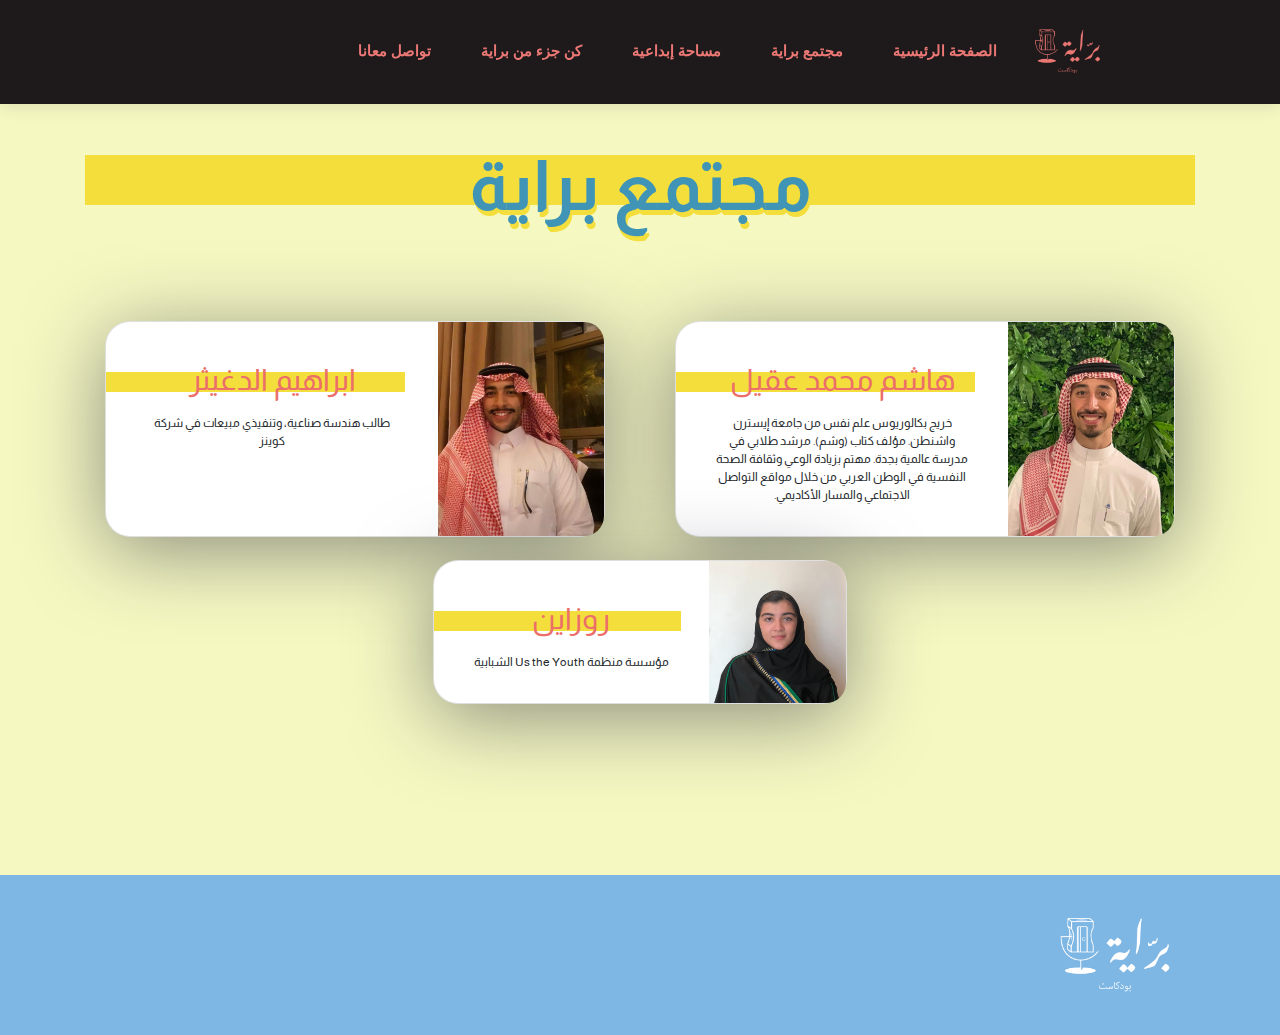
==== BarrayaCommunity.html @ 800a9ef8 "add BarrayaCommunity page and edit the style" ====
<!doctype html>
<html class="no-js" lang="zxx">

<head>
    <meta charset="utf-8">
    <meta http-equiv="x-ua-compatible" content="ie=edge">
    <title>BarrayaPodcast</title>
    <meta name="description" content="">
    <meta name="viewport" content="width=device-width, initial-scale=1">
    <link rel="icon" href="asset/logo-b.png">

    <!-- <link rel="manifest" href="site.webmanifest"> -->
    <!-- Place favicon.ico in the root directory -->

    <!-- CSS here -->
    <link rel="stylesheet" href="css/bootstrap.min.css">
    <link rel="stylesheet" href="css/owl.carousel.min.css">
    <link rel="stylesheet" href="css/magnific-popup.css">
    <link rel="stylesheet" href="css/font-awesome.min.css">
    <link rel="stylesheet" href="css/themify-icons.css">
    <link rel="stylesheet" href="css/nice-select.css">
    <link rel="stylesheet" href="css/flaticon.css">
    <link rel="stylesheet" href="css/gijgo.css">
    <link rel="stylesheet" href="css/animate.min.css">
    <link rel="stylesheet" href="css/slick.css">
    <link rel="stylesheet" href="css/slicknav.css">
    <link rel="stylesheet" href="css/style.css">
    <link href="https://fonts.googleapis.com/css2?family=Almarai:wght@400;700;800&display=swap" rel="stylesheet">
    <!-- <link rel="stylesheet" href="css/responsive.css"> -->
 
</head>

<body dir="rtl">
    <!--[if lte IE 9]>
            <p class="browserupgrade">You are using an <strong>outdated</strong> browser. Please <a href="https://browsehappy.com/">upgrade your browser</a> to improve your experience and security.</p>
        <![endif]-->

    <!-- header-start -->
    <header>
        <div class="header-area ">
            <div class="main-header-area sticky">
                <div class="container-fluid p-0">
                    <div class="row align-items-center no-gutters">
                        <div class="col-xl-2 col-lg-2">
                            <div class="logo-img">
                                <a href="index.html">
                                    <img src="asset/logo-p.png" alt="Barraya logo" width="50%">
                                </a>
                            </div>
                        </div>
                        <div class="col-xl-8 col-lg-8">
                            <div class="main-menu  d-none d-lg-block text-center">
                                <nav>
                                    <ul id="navigation">
                                        <li><a class="active" href="index.html">الصفحة الرئيسية</a></li>
                                        <li><a href="#">مجتمع براية</a></li>
                                        <li><a href="#">مساحة إبداعية</a></li>
                                        <li><a href="#">كن جزء من براية</a></li>
                                        <li><a href="#">تواصل معانا</a></li>

                                    </ul>
                                </nav>
                            </div>
                        </div>
                    
                        <div class="col-12">
                            <div class="mobile_menu d-block d-lg-none"></div>
                        </div>
                    </div>
                </div>
            </div>
        </div>
    </header>
    <!-- header-end -->

    <div class="community_area"> 
        <div class="container">
            <div class="row margin-bottom" >
                <div class="col-lg-12">
                    <div class="work_info">
                        <div class="section_title underline_text">
                            <h3 class="wow fadeInLeft" data-wow-duration="1s" data-wow-delay=".3s" style="text-shadow: 5px 7px #edc64c;"><span>مجتمع براية </span></h3>
                        </div>
                    </div>
                </div>
            </div>
            <div class="row margin-bottom" style=" justify-content: space-around;">
                    <div class="card wow fadeInDown" data-wow-duration="1s" data-wow-delay=".5s">
                        <div class="card-text">
                        <div class="portada" style="background-image: url(asset/guest_images/img1.png);"></div>
                        <div class="title-total">
                        <div class="card-title-background"><h2><span>ابراهيم الدغيثر</span></h2></div>
                        <div class="desc">
                            طالب هندسة صناعية، وتنفيذي مبيعات في شركة كوينز
                        </div>
                        </div>
                        </div>
                    </div>

                    <div class="card wow fadeInDown" data-wow-duration="1s" data-wow-delay=".5s">
                        <div class="card-text">
                        <div class="portada" style="background-image: url(asset/guest_images/img2.png);"></div>
                        <div class="title-total">
                        <div class="card-title-background"><h2><span>هاشم محمد عقيل</span></h2></div>
                        <div class="desc">
                            خريج بكالوريوس علم نفس من جامعة إيسترن واشنطن. 

مؤلف كتاب (وشم).

مرشد طلابي في مدرسة عالمية بجدة.

مهتم بزيادة الوعي وثقافة الصحة النفسية في الوطن العربي من خلال مواقع التواصل الاجتماعي والمسار الأكاديمي.

                        </div>
                        </div>
                    </div>
                    
                </div>
                    <div class="card wow fadeInDown" data-wow-duration="1s" data-wow-delay=".5s">
                        <div class="card-text">
                        <div class="portada" style="background-image: url(asset/guest_images/img3.png);"></div>
                        <div class="title-total">
                        <div class="card-title-background"><h2><span> روزاين</span></h2></div>
                        <div class="desc">
                            مؤسسة منظمة Us the Youth الشبابية
                        </div>
                        </div>
                    </div>
                </div>
               
            </div> <!-- end of community area-->
        </div>
    </div>

    



    <!-- footer start -->
    <footer class="footer">
        <div class="footer_top">
            <div class="container">
                <div class="row align-items-center">
                    <div class="col-lg-2 col-md-3">
                        <div class="footer_logo wow fadeInRight" data-wow-duration="1s" data-wow-delay=".3s">
                            <a href="index.html">
                                <img src="asset/logo-w.png" alt="Barraya logo" width="100%">
                            </a>
                        </div>
                    </div>
                    <div class="col-xl-7 col-lg-7 col-md-9">
                        <div class="menu_links">
                            <h3 class="wow fadeInDown" data-wow-duration="1s" data-wow-delay=".2s" style="color:white; text-align: center; font-size: 20px;">
                                هي أول بودكاست بمحتوى عربي يسعى لتمكين الشباب السعودي وتزويدهم بالمساحة المناسبة لنموهم ،
ليُلهِموا ويُلهَموا.
                            </h3>
                        </div>
                    </div>
                    <div class="col-lg-3 col-md-12">
                        <div class="socail_links">
                            <ul>
                                <li><a class="wow fadeInUp" data-wow-duration="1s" data-wow-delay=".3s" href="#"> <i class="fa fa-linkedin"></i> </a></li>
                                <li><a class="wow fadeInUp" data-wow-duration="1s" data-wow-delay=".4s" href="#"> <i class="fa fa-twitter"></i> </a></li>
                                <li><a class="wow fadeInUp" data-wow-duration="1s" data-wow-delay=".5s" href="#"> <i class="fa fa-instagram"></i> </a></li>
                            </ul>
                        </div>
                    </div>
                </div>
            </div>
        </div>
    </footer>
    <!--/ footer end  -->

    <!-- JS here -->
    <script src="js/vendor/modernizr-3.5.0.min.js"></script>
    <script src="js/vendor/jquery-1.12.4.min.js"></script>
    <script src="js/popper.min.js"></script>
    <script src="js/bootstrap.min.js"></script>
    <script src="js/owl.carousel.min.js"></script>
    <script src="js/isotope.pkgd.min.js"></script>
    <script src="js/ajax-form.js"></script>
    <script src="js/waypoints.min.js"></script>
    <script src="js/jquery.counterup.min.js"></script>
    <script src="js/imagesloaded.pkgd.min.js"></script>
    <script src="js/scrollIt.js"></script>
    <script src="js/jquery.scrollUp.min.js"></script>
    <script src="js/wow.min.js"></script>
    <script src="js/nice-select.min.js"></script>
    <script src="js/jquery.slicknav.min.js"></script>
    <script src="js/jquery.magnific-popup.min.js"></script>
    <script src="js/plugins.js"></script>
    <script src="js/gijgo.min.js"></script>

    <!--contact js-->
    <script src="js/contact.js"></script>
    <script src="js/jquery.ajaxchimp.min.js"></script>
    <script src="js/jquery.form.js"></script>
    <script src="js/jquery.validate.min.js"></script>
    <script src="js/mail-script.js"></script>

    <script src="js/main.js"></script>
</body>

</html>
---- css/themify-icons.css ----
@font-face {
	font-family: 'themify';
	src:url('../fonts/themify.eot?-fvbane');
	src:url('../fonts/themify.eot?#iefix-fvbane') format('embedded-opentype'),
		url('../fonts/themify.woff?-fvbane') format('woff'),
		url('../fonts/themify.ttf?-fvbane') format('truetype'),
		url('../fonts/themify.svg?-fvbane#themify') format('svg');
	font-weight: normal;
	font-style: normal;
}

[class^="ti-"], [class*=" ti-"] {
	font-family: 'themify';
	/* speak: none; */
	font-style: normal;
	font-weight: normal;
	font-variant: normal;
	text-transform: none;
	line-height: 1;

	/* Better Font Rendering =========== */
	-webkit-font-smoothing: antialiased;
	-moz-osx-font-smoothing: grayscale;
}

.ti-wand:before {
	content: "\e600";
}
.ti-volume:before {
	content: "\e601";
}
.ti-user:before {
	content: "\e602";
}
.ti-unlock:before {
	content: "\e603";
}
.ti-unlink:before {
	content: "\e604";
}
.ti-trash:before {
	content: "\e605";
}
.ti-thought:before {
	content: "\e606";
}
.ti-target:before {
	content: "\e607";
}
.ti-tag:before {
	content: "\e608";
}
.ti-tablet:before {
	content: "\e609";
}
.ti-star:before {
	content: "\e60a";
}
.ti-spray:before {
	content: "\e60b";
}
.ti-signal:before {
	content: "\e60c";
}
.ti-shopping-cart:before {
	content: "\e60d";
}
.ti-shopping-cart-full:before {
	content: "\e60e";
}
.ti-settings:before {
	content: "\e60f";
}
.ti-search:before {
	content: "\e610";
}
.ti-zoom-in:before {
	content: "\e611";
}
.ti-zoom-out:before {
	content: "\e612";
}
.ti-cut:before {
	content: "\e613";
}
.ti-ruler:before {
	content: "\e614";
}
.ti-ruler-pencil:before {
	content: "\e615";
}
.ti-ruler-alt:before {
	content: "\e616";
}
.ti-bookmark:before {
	content: "\e617";
}
.ti-bookmark-alt:before {
	content: "\e618";
}
.ti-reload:before {
	content: "\e619";
}
.ti-plus:before {
	content: "\e61a";
}
.ti-pin:before {
	content: "\e61b";
}
.ti-pencil:before {
	content: "\e61c";
}
.ti-pencil-alt:before {
	content: "\e61d";
}
.ti-paint-roller:before {
	content: "\e61e";
}
.ti-paint-bucket:before {
	content: "\e61f";
}
.ti-na:before {
	content: "\e620";
}
.ti-mobile:before {
	content: "\e621";
}
.ti-minus:before {
	content: "\e622";
}
.ti-medall:before {
	content: "\e623";
}
.ti-medall-alt:before {
	content: "\e624";
}
.ti-marker:before {
	content: "\e625";
}
.ti-marker-alt:before {
	content: "\e626";
}
.ti-arrow-up:before {
	content: "\e627";
}
.ti-arrow-right:before {
	content: "\e628";
}
.ti-arrow-left:before {
	content: "\e629";
}
.ti-arrow-down:before {
	content: "\e62a";
}
.ti-lock:before {
	content: "\e62b";
}
.ti-location-arrow:before {
	content: "\e62c";
}
.ti-link:before {
	content: "\e62d";
}
.ti-layout:before {
	content: "\e62e";
}
.ti-layers:before {
	content: "\e62f";
}
.ti-layers-alt:before {
	content: "\e630";
}
.ti-key:before {
	content: "\e631";
}
.ti-import:before {
	content: "\e632";
}
.ti-image:before {
	content: "\e633";
}
.ti-heart:before {
	content: "\e634";
}
.ti-heart-broken:before {
	content: "\e635";
}
.ti-hand-stop:before {
	content: "\e636";
}
.ti-hand-open:before {
	content: "\e637";
}
.ti-hand-drag:before {
	content: "\e638";
}
.ti-folder:before {
	content: "\e639";
}
.ti-flag:before {
	content: "\e63a";
}
.ti-flag-alt:before {
	content: "\e63b";
}
.ti-flag-alt-2:before {
	content: "\e63c";
}
.ti-eye:before {
	content: "\e63d";
}
.ti-export:before {
	content: "\e63e";
}
.ti-exchange-vertical:before {
	content: "\e63f";
}
.ti-desktop:before {
	content: "\e640";
}
.ti-cup:before {
	content: "\e641";
}
.ti-crown:before {
	content: "\e642";
}
.ti-comments:before {
	content: "\e643";
}
.ti-comment:before {
	content: "\e644";
}
.ti-comment-alt:before {
	content: "\e645";
}
.ti-close:before {
	content: "\e646";
}
.ti-clip:before {
	content: "\e647";
}
.ti-angle-up:before {
	content: "\e648";
}
.ti-angle-right:before {
	content: "\e649";
}
.ti-angle-left:before {
	content: "\e64a";
}
.ti-angle-down:before {
	content: "\e64b";
}
.ti-check:before {
	content: "\e64c";
}
.ti-check-box:before {
	content: "\e64d";
}
.ti-camera:before {
	content: "\e64e";
}
.ti-announcement:before {
	content: "\e64f";
}
.ti-brush:before {
	content: "\e650";
}
.ti-briefcase:before {
	content: "\e651";
}
.ti-bolt:before {
	content: "\e652";
}
.ti-bolt-alt:before {
	content: "\e653";
}
.ti-blackboard:before {
	content: "\e654";
}
.ti-bag:before {
	content: "\e655";
}
.ti-move:before {
	content: "\e656";
}
.ti-arrows-vertical:before {
	content: "\e657";
}
.ti-arrows-horizontal:before {
	content: "\e658";
}
.ti-fullscreen:before {
	content: "\e659";
}
.ti-arrow-top-right:before {
	content: "\e65a";
}
.ti-arrow-top-left:before {
	content: "\e65b";
}
.ti-arrow-circle-up:before {
	content: "\e65c";
}
.ti-arrow-circle-right:before {
	content: "\e65d";
}
.ti-arrow-circle-left:before {
	content: "\e65e";
}
.ti-arrow-circle-down:before {
	content: "\e65f";
}
.ti-angle-double-up:before {
	content: "\e660";
}
.ti-angle-double-right:before {
	content: "\e661";
}
.ti-angle-double-left:before {
	content: "\e662";
}
.ti-angle-double-down:before {
	content: "\e663";
}
.ti-zip:before {
	content: "\e664";
}
.ti-world:before {
	content: "\e665";
}
.ti-wheelchair:before {
	content: "\e666";
}
.ti-view-list:before {
	content: "\e667";
}
.ti-view-list-alt:before {
	content: "\e668";
}
.ti-view-grid:before {
	content: "\e669";
}
.ti-uppercase:before {
	content: "\e66a";
}
.ti-upload:before {
	content: "\e66b";
}
.ti-underline:before {
	content: "\e66c";
}
.ti-truck:before {
	content: "\e66d";
}
.ti-timer:before {
	content: "\e66e";
}
.ti-ticket:before {
	content: "\e66f";
}
.ti-thumb-up:before {
	content: "\e670";
}
.ti-thumb-down:before {
	content: "\e671";
}
.ti-text:before {
	content: "\e672";
}
.ti-stats-up:before {
	content: "\e673";
}
.ti-stats-down:before {
	content: "\e674";
}
.ti-split-v:before {
	content: "\e675";
}
.ti-split-h:before {
	content: "\e676";
}
.ti-smallcap:before {
	content: "\e677";
}
.ti-shine:before {
	content: "\e678";
}
.ti-shift-right:before {
	content: "\e679";
}
.ti-shift-left:before {
	content: "\e67a";
}
.ti-shield:before {
	content: "\e67b";
}
.ti-notepad:before {
	content: "\e67c";
}
.ti-server:before {
	content: "\e67d";
}
.ti-quote-right:before {
	content: "\e67e";
}
.ti-quote-left:before {
	content: "\e67f";
}
.ti-pulse:before {
	content: "\e680";
}
.ti-printer:before {
	content: "\e681";
}
.ti-power-off:before {
	content: "\e682";
}
.ti-plug:before {
	content: "\e683";
}
.ti-pie-chart:before {
	content: "\e684";
}
.ti-paragraph:before {
	content: "\e685";
}
.ti-panel:before {
	content: "\e686";
}
.ti-package:before {
	content: "\e687";
}
.ti-music:before {
	content: "\e688";
}
.ti-music-alt:before {
	content: "\e689";
}
.ti-mouse:before {
	content: "\e68a";
}
.ti-mouse-alt:before {
	content: "\e68b";
}
.ti-money:before {
	content: "\e68c";
}
.ti-microphone:before {
	content: "\e68d";
}
.ti-menu:before {
	content: "\e68e";
}
.ti-menu-alt:before {
	content: "\e68f";
}
.ti-map:before {
	content: "\e690";
}
.ti-map-alt:before {
	content: "\e691";
}
.ti-loop:before {
	content: "\e692";
}
.ti-location-pin:before {
	content: "\e693";
}
.ti-list:before {
	content: "\e694";
}
.ti-light-bulb:before {
	content: "\e695";
}
.ti-Italic:before {
	content: "\e696";
}
.ti-info:before {
	content: "\e697";
}
.ti-infinite:before {
	content: "\e698";
}
.ti-id-badge:before {
	content: "\e699";
}
.ti-hummer:before {
	content: "\e69a";
}
.ti-home:before {
	content: "\e69b";
}
.ti-help:before {
	content: "\e69c";
}
.ti-headphone:before {
	content: "\e69d";
}
.ti-harddrives:before {
	content: "\e69e";
}
.ti-harddrive:before {
	content: "\e69f";
}
.ti-gift:before {
	content: "\e6a0";
}
.ti-game:before {
	content: "\e6a1";
}
.ti-filter:before {
	content: "\e6a2";
}
.ti-files:before {
	content: "\e6a3";
}
.ti-file:before {
	content: "\e6a4";
}
.ti-eraser:before {
	content: "\e6a5";
}
.ti-envelope:before {
	content: "\e6a6";
}
.ti-download:before {
	content: "\e6a7";
}
.ti-direction:before {
	content: "\e6a8";
}
.ti-direction-alt:before {
	content: "\e6a9";
}
.ti-dashboard:before {
	content: "\e6aa";
}
.ti-control-stop:before {
	content: "\e6ab";
}
.ti-control-shuffle:before {
	content: "\e6ac";
}
.ti-control-play:before {
	content: "\e6ad";
}
.ti-control-pause:before {
	content: "\e6ae";
}
.ti-control-forward:before {
	content: "\e6af";
}
.ti-control-backward:before {
	content: "\e6b0";
}
.ti-cloud:before {
	content: "\e6b1";
}
.ti-cloud-up:before {
	content: "\e6b2";
}
.ti-cloud-down:before {
	content: "\e6b3";
}
.ti-clipboard:before {
	content: "\e6b4";
}
.ti-car:before {
	content: "\e6b5";
}
.ti-calendar:before {
	content: "\e6b6";
}
.ti-book:before {
	content: "\e6b7";
}
.ti-bell:before {
	content: "\e6b8";
}
.ti-basketball:before {
	content: "\e6b9";
}
.ti-bar-chart:before {
	content: "\e6ba";
}
.ti-bar-chart-alt:before {
	content: "\e6bb";
}
.ti-back-right:before {
	content: "\e6bc";
}
.ti-back-left:before {
	content: "\e6bd";
}
.ti-arrows-corner:before {
	content: "\e6be";
}
.ti-archive:before {
	content: "\e6bf";
}
.ti-anchor:before {
	content: "\e6c0";
}
.ti-align-right:before {
	content: "\e6c1";
}
.ti-align-left:before {
	content: "\e6c2";
}
.ti-align-justify:before {
	content: "\e6c3";
}
.ti-align-center:before {
	content: "\e6c4";
}
.ti-alert:before {
	content: "\e6c5";
}
.ti-alarm-clock:before {
	content: "\e6c6";
}
.ti-agenda:before {
	content: "\e6c7";
}
.ti-write:before {
	content: "\e6c8";
}
.ti-window:before {
	content: "\e6c9";
}
.ti-widgetized:before {
	content: "\e6ca";
}
.ti-widget:before {
	content: "\e6cb";
}
.ti-widget-alt:before {
	content: "\e6cc";
}
.ti-wallet:before {
	content: "\e6cd";
}
.ti-video-clapper:before {
	content: "\e6ce";
}
.ti-video-camera:before {
	content: "\e6cf";
}
.ti-vector:before {
	content: "\e6d0";
}
.ti-themify-logo:before {
	content: "\e6d1";
}
.ti-themify-favicon:before {
	content: "\e6d2";
}
.ti-themify-favicon-alt:before {
	content: "\e6d3";
}
.ti-support:before {
	content: "\e6d4";
}
.ti-stamp:before {
	content: "\e6d5";
}
.ti-split-v-alt:before {
	content: "\e6d6";
}
.ti-slice:before {
	content: "\e6d7";
}
.ti-shortcode:before {
	content: "\e6d8";
}
.ti-shift-right-alt:before {
	content: "\e6d9";
}
.ti-shift-left-alt:before {
	content: "\e6da";
}
.ti-ruler-alt-2:before {
	content: "\e6db";
}
.ti-receipt:before {
	content: "\e6dc";
}
.ti-pin2:before {
	content: "\e6dd";
}
.ti-pin-alt:before {
	content: "\e6de";
}
.ti-pencil-alt2:before {
	content: "\e6df";
}
.ti-palette:before {
	content: "\e6e0";
}
.ti-more:before {
	content: "\e6e1";
}
.ti-more-alt:before {
	content: "\e6e2";
}
.ti-microphone-alt:before {
	content: "\e6e3";
}
.ti-magnet:before {
	content: "\e6e4";
}
.ti-line-double:before {
	content: "\e6e5";
}
.ti-line-dotted:before {
	content: "\e6e6";
}
.ti-line-dashed:before {
	content: "\e6e7";
}
.ti-layout-width-full:before {
	content: "\e6e8";
}
.ti-layout-width-default:before {
	content: "\e6e9";
}
.ti-layout-width-default-alt:before {
	content: "\e6ea";
}
.ti-layout-tab:before {
	content: "\e6eb";
}
.ti-layout-tab-window:before {
	content: "\e6ec";
}
.ti-layout-tab-v:before {
	content: "\e6ed";
}
.ti-layout-tab-min:before {
	content: "\e6ee";
}
.ti-layout-slider:before {
	content: "\e6ef";
}
.ti-layout-slider-alt:before {
	content: "\e6f0";
}
.ti-layout-sidebar-right:before {
	content: "\e6f1";
}
.ti-layout-sidebar-none:before {
	content: "\e6f2";
}
.ti-layout-sidebar-left:before {
	content: "\e6f3";
}
.ti-layout-placeholder:before {
	content: "\e6f4";
}
.ti-layout-menu:before {
	content: "\e6f5";
}
.ti-layout-menu-v:before {
	content: "\e6f6";
}
.ti-layout-menu-separated:before {
	content: "\e6f7";
}
.ti-layout-menu-full:before {
	content: "\e6f8";
}
.ti-layout-media-right-alt:before {
	content: "\e6f9";
}
.ti-layout-media-right:before {
	content: "\e6fa";
}
.ti-layout-media-overlay:before {
	content: "\e6fb";
}
.ti-layout-media-overlay-alt:before {
	content: "\e6fc";
}
.ti-layout-media-overlay-alt-2:before {
	content: "\e6fd";
}
.ti-layout-media-left-alt:before {
	content: "\e6fe";
}
.ti-layout-media-left:before {
	content: "\e6ff";
}
.ti-layout-media-center-alt:before {
	content: "\e700";
}
.ti-layout-media-center:before {
	content: "\e701";
}
.ti-layout-list-thumb:before {
	content: "\e702";
}
.ti-layout-list-thumb-alt:before {
	content: "\e703";
}
.ti-layout-list-post:before {
	content: "\e704";
}
.ti-layout-list-large-image:before {
	content: "\e705";
}
.ti-layout-line-solid:before {
	content: "\e706";
}
.ti-layout-grid4:before {
	content: "\e707";
}
.ti-layout-grid3:before {
	content: "\e708";
}
.ti-layout-grid2:before {
	content: "\e709";
}
.ti-layout-grid2-thumb:before {
	content: "\e70a";
}
.ti-layout-cta-right:before {
	content: "\e70b";
}
.ti-layout-cta-left:before {
	content: "\e70c";
}
.ti-layout-cta-center:before {
	content: "\e70d";
}
.ti-layout-cta-btn-right:before {
	content: "\e70e";
}
.ti-layout-cta-btn-left:before {
	content: "\e70f";
}
.ti-layout-column4:before {
	content: "\e710";
}
.ti-layout-column3:before {
	content: "\e711";
}
.ti-layout-column2:before {
	content: "\e712";
}
.ti-layout-accordion-separated:before {
	content: "\e713";
}
.ti-layout-accordion-merged:before {
	content: "\e714";
}
.ti-layout-accordion-list:before {
	content: "\e715";
}
.ti-ink-pen:before {
	content: "\e716";
}
.ti-info-alt:before {
	content: "\e717";
}
.ti-help-alt:before {
	content: "\e718";
}
.ti-headphone-alt:before {
	content: "\e719";
}
.ti-hand-point-up:before {
	content: "\e71a";
}
.ti-hand-point-right:before {
	content: "\e71b";
}
.ti-hand-point-left:before {
	content: "\e71c";
}
.ti-hand-point-down:before {
	content: "\e71d";
}
.ti-gallery:before {
	content: "\e71e";
}
.ti-face-smile:before {
	content: "\e71f";
}
.ti-face-sad:before {
	content: "\e720";
}
.ti-credit-card:before {
	content: "\e721";
}
.ti-control-skip-forward:before {
	content: "\e722";
}
.ti-control-skip-backward:before {
	content: "\e723";
}
.ti-control-record:before {
	content: "\e724";
}
.ti-control-eject:before {
	content: "\e725";
}
.ti-comments-smiley:before {
	content: "\e726";
}
.ti-brush-alt:before {
	content: "\e727";
}
.ti-youtube:before {
	content: "\e728";
}
.ti-vimeo:before {
	content: "\e729";
}
.ti-twitter:before {
	content: "\e72a";
}
.ti-time:before {
	content: "\e72b";
}
.ti-tumblr:before {
	content: "\e72c";
}
.ti-skype:before {
	content: "\e72d";
}
.ti-share:before {
	content: "\e72e";
}
.ti-share-alt:before {
	content: "\e72f";
}
.ti-rocket:before {
	content: "\e730";
}
.ti-pinterest:before {
	content: "\e731";
}
.ti-new-window:before {
	content: "\e732";
}
.ti-microsoft:before {
	content: "\e733";
}
.ti-list-ol:before {
	content: "\e734";
}
.ti-linkedin:before {
	content: "\e735";
}
.ti-layout-sidebar-2:before {
	content: "\e736";
}
.ti-layout-grid4-alt:before {
	content: "\e737";
}
.ti-layout-grid3-alt:before {
	content: "\e738";
}
.ti-layout-grid2-alt:before {
	content: "\e739";
}
.ti-layout-column4-alt:before {
	content: "\e73a";
}
.ti-layout-column3-alt:before {
	content: "\e73b";
}
.ti-layout-column2-alt:before {
	content: "\e73c";
}
.ti-instagram:before {
	content: "\e73d";
}
.ti-google:before {
	content: "\e73e";
}
.ti-github:before {
	content: "\e73f";
}
.ti-flickr:before {
	content: "\e740";
}
.ti-facebook:before {
	content: "\e741";
}
.ti-dropbox:before {
	content: "\e742";
}
.ti-dribbble:before {
	content: "\e743";
}
.ti-apple:before {
	content: "\e744";
}
.ti-android:before {
	content: "\e745";
}
.ti-save:before {
	content: "\e746";
}
.ti-save-alt:before {
	content: "\e747";
}
.ti-yahoo:before {
	content: "\e748";
}
.ti-wordpress:before {
	content: "\e749";
}
.ti-vimeo-alt:before {
	content: "\e74a";
}
.ti-twitter-alt:before {
	content: "\e74b";
}
.ti-tumblr-alt:before {
	content: "\e74c";
}
.ti-trello:before {
	content: "\e74d";
}
.ti-stack-overflow:before {
	content: "\e74e";
}
.ti-soundcloud:before {
	content: "\e74f";
}
.ti-sharethis:before {
	content: "\e750";
}
.ti-sharethis-alt:before {
	content: "\e751";
}
.ti-reddit:before {
	content: "\e752";
}
.ti-pinterest-alt:before {
	content: "\e753";
}
.ti-microsoft-alt:before {
	content: "\e754";
}
.ti-linux:before {
	content: "\e755";
}
.ti-jsfiddle:before {
	content: "\e756";
}
.ti-joomla:before {
	content: "\e757";
}
.ti-html5:before {
	content: "\e758";
}
.ti-flickr-alt:before {
	content: "\e759";
}
.ti-email:before {
	content: "\e75a";
}
.ti-drupal:before {
	content: "\e75b";
}
.ti-dropbox-alt:before {
	content: "\e75c";
}
.ti-css3:before {
	content: "\e75d";
}
.ti-rss:before {
	content: "\e75e";
}
.ti-rss-alt:before {
	content: "\e75f";
}
---- css/nice-select.css ----
.nice-select {
  -webkit-tap-highlight-color: transparent;
  background-color: #fff;
  border-radius: 5px;
  border: solid 1px #e8e8e8;
  box-sizing: border-box;
  clear: both;
  cursor: pointer;
  display: block;
  float: left;
  font-family: inherit;
  font-size: 14px;
  font-weight: normal;
  height: 42px;
  line-height: 40px;
  outline: none;
  padding-left: 18px;
  padding-right: 30px;
  position: relative;
  text-align: left !important;
  -webkit-transition: all 0.2s ease-in-out;
  transition: all 0.2s ease-in-out;
  -webkit-user-select: none;
     -moz-user-select: none;
      -ms-user-select: none;
          user-select: none;
  white-space: nowrap;
  width: auto; }
  .nice-select:hover {
    border-color: #dbdbdb; }
  .nice-select:active, .nice-select.open, .nice-select:focus {
    border-color: #999; }


  .nice-select.disabled {
    border-color: #ededed;
    color: #999;
    pointer-events: none; }
    .nice-select.disabled:after {
      border-color: #cccccc; }
  .nice-select.wide {
    width: 100%; }
    .nice-select.wide .list {
      left: 0 !important;
      right: 0 !important; }
  .nice-select.right {
    float: right; }
    .nice-select.right .list {
      left: auto;
      right: 0; }
  .nice-select.small {
    font-size: 12px;
    height: 36px;
    line-height: 34px; }
    .nice-select.small:after {
      height: 4px;
      width: 4px; }
    .nice-select.small .option {
      line-height: 34px;
      min-height: 34px; }
  .nice-select .list {
    background-color: #fff;
    border-radius: 5px;
    box-shadow: 0 0 0 1px rgba(68, 68, 68, 0.11);
    box-sizing: border-box;
    margin-top: 4px;
    opacity: 0;
    overflow: hidden;
    padding: 0;
    pointer-events: none;
    position: absolute;
    top: 100%;
    left: 0;
    -webkit-transform-origin: 50% 0;
        -ms-transform-origin: 50% 0;
            transform-origin: 50% 0;
    -webkit-transform: scale(0.75) translateY(-21px);
        -ms-transform: scale(0.75) translateY(-21px);
            transform: scale(0.75) translateY(-21px);
    -webkit-transition: all 0.2s cubic-bezier(0.5, 0, 0, 1.25), opacity 0.15s ease-out;
    transition: all 0.2s cubic-bezier(0.5, 0, 0, 1.25), opacity 0.15s ease-out;
    z-index: 9; }
    .nice-select .list:hover .option:not(:hover) {
      background-color: transparent !important; }
  .nice-select .option {
    cursor: pointer;
    font-weight: 400;
    line-height: 40px;
    list-style: none;
    min-height: 40px;
    outline: none;
    padding-left: 18px;
    padding-right: 29px;
    text-align: left;
    -webkit-transition: all 0.2s;
    transition: all 0.2s; }
    .nice-select .option:hover, .nice-select .option.focus, .nice-select .option.selected.focus {
      background-color: #f6f6f6; }
    .nice-select .option.selected {
      font-weight: bold; }
    .nice-select .option.disabled {
      background-color: transparent;
      color: #999;
      cursor: default; }

.no-csspointerevents .nice-select .list {
  display: none; }

.no-csspointerevents .nice-select.open .list {
  display: block; }





  /* ,,,,,,,,,,,,,,,, */


  .nice-select:after {
    content: "\e64b";
    display: block;
    height: 5px;
    margin-top: -5px;
    pointer-events: none;
    position: absolute;
    right: 30px;
    top: 8px;
    transition: all 0.15s ease-in-out;
    width: 5px;
    font-family: 'themify';
    color: #ddd; }

    .nice-select.open:after {
 }
    .nice-select.open .list {
      opacity: 1;
      pointer-events: auto;
      -webkit-transform: scale(1) translateY(0);
          -ms-transform: scale(1) translateY(0);
              transform: scale(1) translateY(0); }
---- css/flaticon.css ----
/*
  	Flaticon icon font: Flaticon
  	Creation date: 07/09/2019 08:07
  	*/

	  @font-face {
		font-family: "Flaticon";
		src: url("../fonts/Flaticon.eot");
		src: url("../fonts/Flaticon.eot");
		src: url("../fonts/Flaticon.eot?#iefix") format("embedded-opentype"),
			 url("../fonts/Flaticon.woff2") format("woff2"),
			 url("../fonts/Flaticon.woff") format("woff"),
			 url("../fonts/Flaticon.ttf") format("truetype"),
			 url("../fonts/Flaticon.svg#Flaticon") format("svg");
		font-weight: normal;
		font-style: normal;
	  }
	  
	  @media screen and (-webkit-min-device-pixel-ratio:0) {
		@font-face {
		  font-family: "Flaticon";
		  src: url("./Flaticon.svg#Flaticon") format("svg");
		}
	  }
	  
	  [class^="flaticon-"]:before, [class*=" flaticon-"]:before,
	  [class^="flaticon-"]:after, [class*=" flaticon-"]:after {   
		font-family: Flaticon;
			  font-size: 20px;
	  font-style: normal;
	  margin-left: 20px;
	  }
	  
	.flaticon-legal-paper:before {
		content: "\e001";
	}
	.flaticon-case:before {
		content: "\e002";
	}
	.flaticon-survey:before {
		content: "\e003";
	}
	.flaticon-bar-chart:before {
		content: "\e004";
	}
	.flaticon-controls:before {
		content: "\e005";
	}
	.flaticon-puzzle:before {
		content: "\e006";
	}
	.flaticon-right:before {
		content: "\e007";
	}
---- css/gijgo.css ----
.gj-button {
    background-color: #f5f5f5;
    border: 1px solid #ddd;
    color: #000;
    border-radius: 3px;
    padding: 6px 10px;
    cursor: pointer;
}

.gj-unselectable {
    -webkit-touch-callout: none;
    -webkit-user-select: none;
    -khtml-user-select: none;
    -moz-user-select: none;
    -ms-user-select: none;
    user-select: none;
}

.gj-row {
    display: -webkit-box;
    display: -ms-flexbox;
    display: flex;
    -ms-flex-wrap: wrap;
    flex-wrap: wrap;
}

.gj-margin-left-5 {
    margin-left: 5px;
}

.gj-margin-left-10 {
    margin-left: 10px;
}

.gj-width-full {
    width: 100%;
}

.gj-cursor-pointer {
    cursor: pointer;
}

.gj-text-align-center {
    text-align: center;
}

.gj-font-size-16 {
    font-size: 16px;
}

.gj-hidden {
    display: none;
}

/** Material Design */
.gj-button-md {
    background: 0 0;
    border: none;
    border-radius: 2px;
    color: rgba(0, 0, 0, 0.87);
    position: relative;
    height: 36px;
    margin: 0;
    min-width: 64px;
    padding: 0 16px;
    display: inline-block;
    font-family: "Roboto","Helvetica","Arial",sans-serif;
    font-size: 1rem;
    font-weight: 500;
    text-transform: uppercase;
    letter-spacing: 0;
    overflow: hidden;
    will-change: box-shadow;
    transition: box-shadow .2s cubic-bezier(.4,0,1,1),background-color .2s cubic-bezier(.4,0,.2,1),color .2s cubic-bezier(.4,0,.2,1);
    outline: none;
    cursor: pointer;
    text-decoration: none;
    text-align: center;
    line-height: 36px;
    vertical-align: middle;
    overflow: hidden;
    -webkit-user-select: none;
    -moz-user-select: none;
    -ms-user-select: none;
    user-select: none;
}

.gj-button-md:hover {
    background-color: rgba(158,158,158,.2);
}

.gj-button-md:disabled {
    color: rgba(0,0,0,.26);
    background: 0 0;
}

.gj-button-md .material-icons,
.gj-button-md .gj-icon {
    vertical-align: middle;
    /*font-size: 1.3rem;
    margin-right: 4px;*/
}

.gj-button-md.gj-button-md-icon {
    width: 24px;
    height: 31px;
    min-width: 24px;
    padding: 0px;
    display: table;
}

.gj-button-md.gj-button-md-icon .material-icons,
.gj-button-md.gj-button-md-icon .gj-icon {
    display: table-cell;
    margin-right: 0px;
    width: 24px;
    height: 24px;
}

.gj-button-md.active {
    background-color: rgba(158,158,158,.4);
}

.gj-button-md-group {
    position: relative;
    display: inline-block;
    vertical-align: middle;
}

.gj-textbox-md {
    border: none;
    border-bottom: 1px solid rgba(0,0,0,.42);
    display: block;
    font-family: "Helvetica","Arial",sans-serif;
    font-size: 16px;
    line-height: 16px;
    padding: 4px 0px;
    margin: 0;
    width: 100%;
    background: 0 0;
    text-align: left;
    color: rgba(0,0,0,.87);
}

.gj-textbox-md:focus,
.gj-textbox-md:active {
    border-bottom: 2px solid rgba(0,0,0,.42);
    outline: none;
}

.gj-textbox-md::placeholder {
    color: #8e8e8e;
}

.gj-textbox-md:-ms-input-placeholder {
    color: #8e8e8e;
}

.gj-textbox-md::-ms-input-placeholder {
    color: #8e8e8e;
}

.gj-md-spacer-24 {
    min-width: 24px;
    width: 24px;
    display: inline-block;
}

.gj-md-spacer-32 {
    min-width: 32px;
    width: 32px;
    display: inline-block;
}

.gj-modal {
    position: fixed;
    top: 0;
    right: 0;
    bottom: 0;
    left: 0;
    z-index: 1203;
    display: none;
    overflow: hidden;
    -webkit-overflow-scrolling: touch;
    outline: 0;
    background-color: rgba(0, 0, 0, 0.54118);
    transition: 200ms ease opacity;
    will-change: opacity;
}

/* List */
ul.gj-list li [data-role="wrapper"] {
    display: table;
    width: 100%;
}

ul.gj-list li [data-role="checkbox"] {
    display: table-cell;
    vertical-align:middle;
    text-align:center;
}

ul.gj-list li [data-role="image"] {
    display: table-cell;
    vertical-align:middle;
    text-align:center;
}

ul.gj-list li [data-role="display"] {
    display: table-cell;
    vertical-align:middle;
    cursor: pointer;
}

ul.gj-list li [data-role="display"]:empty:before {
  content: "\200b"; /* unicode zero width space character */
}

/* List - Bootstrap */
ul.gj-list-bootstrap {
    padding-left: 0px;
    margin-bottom: 0px;
}

ul.gj-list-bootstrap li {
    padding: 0px;
}

ul.gj-list-bootstrap li [data-role="wrapper"] {
    padding: 0px 10px;
}

ul.gj-list-bootstrap li [data-role="checkbox"] {
    width: 24px;
    padding: 3px;
}

ul.gj-list-bootstrap li [data-role="image"] {
    width: 24px;
    height: 24px;
}

ul.gj-list-bootstrap li [data-role="display"] {
    padding: 8px 0px 8px 4px;
}

.list-group-item.active ul li, .list-group-item.active:focus ul li, .list-group-item.active:hover ul li {
    text-shadow: none;
    color:initial;
}

/* List - Material Design */
ul.gj-list-md {
    padding: 0px;
    list-style: none;
    list-style-type: none;
    line-height: 24px;
    letter-spacing: 0;
    color: #616161; /* Gray 700 */
}

ul.gj-list-md li {
    display: list-item;
    list-style-type: none;
    padding: 0px;
    min-height: unset;
    box-sizing: border-box;
    align-items: center;
    cursor: default;
    overflow: hidden;

    font-family: "Roboto","Helvetica","Arial",sans-serif;
    font-size: 16px;
    font-weight: 400;
    letter-spacing: .04em;
    line-height: 1;
    
    -webkit-flex-direction: row;
    -ms-flex-direction: row;
    flex-direction: row;
    -webkit-flex-wrap: nowrap;
    -ms-flex-wrap: nowrap;
    flex-wrap: nowrap;
}

ul.gj-list-md li [data-role="checkbox"] {
    height: 24px;
    width: 24px;
}

ul.gj-list-md li [data-role="image"] {
    height: 24px;
    width: 24px;
}

ul.gj-list-md li [data-role="display"] {
    padding: 8px 0px 8px 5px;
    order: 0;
    flex-grow: 2;
    text-decoration: none;
    box-sizing: border-box;
    align-items: center;
    text-align: left;
    color: rgba(0,0,0,.87);
}

ul.gj-list-md li.disabled>[data-role="wrapper"]>[data-role="display"] {
    color: #9E9E9E; /* Gray 500 */
}

.gj-list-md-active {
    background: #e0e0e0;
    color: #3f51b5;
}


/* Picker */
.gj-picker {
    position: absolute;
    z-index: 1203;
    background-color: #fff;
}

.gj-picker .selected {
    color: #fff;
}

/* Material Design */
.gj-picker-md {
    font-family: "Roboto","Helvetica","Arial",sans-serif;
    font-size: 16px;
    font-weight: 400;
    letter-spacing: .04em;
    line-height: 1;
    color: rgba(0,0,0,.87);
    border: 1px solid #E0E0E0;
}

.gj-modal .gj-picker-md {
    border: 0px;
}

.gj-picker-md [role="header"] {
    color: rgba(255, 255, 255, 0.54);
    display: flex;
    background: #2196f3;
    align-items: baseline;
    user-select: none;
    justify-content: center;
}

.gj-picker-md [role="footer"] {
    float: right;
    padding: 10px;
}

.gj-picker-md [role="footer"] button.gj-button-md {
    color: #2196f3;
    font-weight: bold;
    font-size: 13px;
}

/* Bootstrap */
.gj-picker-bootstrap {
    border-radius: 4px;
    border: 1px solid #E0E0E0;
}

.gj-picker-bootstrap .selected {
    color: #888;
}

.gj-picker-bootstrap [role="header"] {
    background: #eee;
    color: #AAA;
}
@font-face {
    font-family: 'gijgo-material';
    src: url('../fonts/gijgo-material.eot?235541');
    src: url('../fonts/gijgo-material.eot?235541#iefix') format('embedded-opentype'), url('../fonts/gijgo-material.ttf?235541') format('truetype'), url('../fonts/gijgo-material.woff?235541') format('woff'), url('../fonts/gijgo-material.svg?235541#gijgo-material') format('svg');
    font-weight: normal;
    font-style: normal;
}

.gj-icon {
    /* use !important to prevent issues with browser extensions that change fonts */
    font-family: 'gijgo-material' !important;
    font-size: 24px;
    speak: none;
    font-style: normal;
    font-weight: normal;
    font-variant: normal;
    text-transform: none;
    line-height: 1;
    /* Enable Ligatures ================ */
    letter-spacing: 0;
    -webkit-font-feature-settings: "liga";
    -moz-font-feature-settings: "liga=1";
    -moz-font-feature-settings: "liga";
    -ms-font-feature-settings: "liga" 1;
    font-feature-settings: "liga";
    -webkit-font-variant-ligatures: discretionary-ligatures;
    font-variant-ligatures: discretionary-ligatures;
    /* Better Font Rendering =========== */
    -webkit-font-smoothing: antialiased;
    -moz-osx-font-smoothing: grayscale;
}

.gj-icon.undo:before {
    content: "\e900";
}

.gj-icon.vertical-align-top:before {
    content: "\e901";
}

.gj-icon.vertical-align-center:before {
    content: "\e902";
}

.gj-icon.vertical-align-bottom:before {
    content: "\e903";
}

.gj-icon.arrow-dropup:before {
    content: "\e904";
}

.gj-icon.clock:before {
    content: "\e905";
}

.gj-icon.refresh:before {
    content: "\e906";
}

.gj-icon.last-page:before {
    content: "\e907";
}

.gj-icon.first-page:before {
    content: "\e908";
}

.gj-icon.cancel:before {
    content: "\e909";
}

.gj-icon.clear:before {
    content: "\e90a";
}

.gj-icon.check-circle:before {
    content: "\e90b";
}

.gj-icon.delete:before {
    content: "\e90c";
}

.gj-icon.arrow-upward:before {
    content: "\e90d";
}

.gj-icon.arrow-forward:before {
    content: "\e90e";
}

.gj-icon.arrow-downward:before {
    content: "\e90f";
}

.gj-icon.arrow-back:before {
    content: "\e910";
}

.gj-icon.list-numbered:before {
    content: "\e911";
}

.gj-icon.list-bulleted:before {
    content: "\e912";
}

.gj-icon.indent-increase:before {
    content: "\e913";
}

.gj-icon.indent-decrease:before {
    content: "\e914";
}

.gj-icon.redo:before {
    content: "\e915";
}

.gj-icon.align-right:before {
    content: "\e916";
}

.gj-icon.align-left:before {
    content: "\e917";
}

.gj-icon.align-justify:before {
    content: "\e918";
}

.gj-icon.align-center:before {
    content: "\e919";
}

.gj-icon.strikethrough:before {
    content: "\e91a";
}

.gj-icon.italic:before {
    content: "\e91b";
}

.gj-icon.underlined:before {
    content: "\e91c";
}

.gj-icon.bold:before {
    content: "\e91d";
}

.gj-icon.arrow-dropdown:before {
    content: "\e91e";
}

.gj-icon.done:before {
    content: "\e91f";
}

.gj-icon.pencil:before {
    content: "\e920";
}

.gj-icon.minus:before {
    content: "\e921";
}

.gj-icon.plus:before {
    content: "\e922";
}

.gj-icon.chevron-up:before {
    content: "\e923";
}

.gj-icon.chevron-right:before {
    content: "\e924";
}

.gj-icon.chevron-down:before {
    content: "\e925";
}

.gj-icon.chevron-left:before {
    content: "\e926";
}

.gj-icon.event:before {
    content: "\e927";
}
.gj-draggable {
    cursor: move;
}
.gj-resizable-handle {
    position: absolute;
    font-size: 0.1px;
    display: block;
    -ms-touch-action: none;
    touch-action: none;
    z-index: 1203;
}

.gj-resizable-n {
    cursor: n-resize;
    height: 7px;
    width: 100%;
    top: -5px;
    left: 0;
}
.gj-resizable-e {
    cursor: e-resize;
    width: 7px;
    right: -5px;
    top: 0;
    height: 100%;
}
.gj-resizable-s {
    cursor: s-resize;
    height: 7px;
    width: 100%;
    bottom: -5px;
    left: 0;
}
.gj-resizable-w {
	cursor: w-resize;
	width: 7px;
	left: -5px;
	top: 0;
	height: 100%;
}
.gj-resizable-se {
	cursor: se-resize;
	width: 12px;
	height: 12px;
	right: 1px;
	bottom: 1px;
}
.gj-resizable-sw {
	cursor: sw-resize;
	width: 9px;
	height: 9px;
	left: -5px;
	bottom: -5px;
}
.gj-resizable-nw {
	cursor: nw-resize;
	width: 9px;
	height: 9px;
	left: -5px;
	top: -5px;
}
.gj-resizable-ne {
	cursor: ne-resize;
	width: 9px;
	height: 9px;
	right: -5px;
	top: -5px;
}

.gj-dialog-footer {
    position: absolute;
    bottom: 0px;
    width: 100%;
    margin-top: 0px;
}

.gj-dialog-scrollable [data-role="body"] {
    overflow-x: hidden;
    overflow-y: scroll;
}

/** Bootstrap 3 **/
.gj-dialog-bootstrap {
    overflow: hidden;
    z-index: 1202;
}

.gj-dialog-bootstrap [data-role="title"] {
    display: inline;
}
.gj-dialog-bootstrap [data-role="close"] {
    line-height: 1.42857143;
}

/** Bootstrap 4 **/
.gj-dialog-bootstrap4 {
    overflow: hidden;
    z-index: 1202;
}

.gj-dialog-bootstrap4 [data-role="title"] {
    display: inline;
}
.gj-dialog-bootstrap4 [data-role="close"] {
    line-height: 1.5;
}

/** Material Design **/
.gj-dialog-md {
    background-color: #FFF;
    overflow: hidden;
    border: none;
    box-shadow: 0 11px 15px -7px rgba(0,0,0,.2), 0 24px 38px 3px rgba(0,0,0,.14), 0 9px 46px 8px rgba(0,0,0,.12);
    box-sizing: border-box;
    position: relative;
    display: -webkit-box;
    display: -webkit-flex;
    display: -ms-flexbox;
    display: flex;
    -webkit-box-orient: vertical;
    -webkit-box-direction: normal;
    -webkit-flex-direction: column;
    -ms-flex-direction: column;
    flex-direction: column;
    -webkit-background-clip: padding-box;
    background-clip: padding-box;
    outline: 0;
    z-index: 1202;
}

.gj-dialog-md-header {
    padding: 24px 24px 0px 24px;
    font-family: "Roboto","Helvetica","Arial",sans-serif;
}

.gj-dialog-md-title {
    margin: 0;
    font-weight: 400;
    display: inline;
    line-height: 28px;
    font-size: 20px;
}

.gj-dialog-md-close {
    -webkit-appearance: none;
    padding: 0;
    cursor: pointer;
    background: 0 0;
    border: 0;
    float: right;
    line-height: 28px;
    font-size: 28px;
}

.gj-dialog-md-body {
    padding: 20px 24px 24px 24px;
    color: rgba(0,0,0,.54);
    font-family: "Helvetica","Arial",sans-serif;
    font-size: 14px;
    font-weight: 400;
    line-height: 20px;
}

.gj-dialog-md-footer {
    padding: 8px 8px 8px 24px;
    display: -webkit-flex;
    display: -ms-flexbox;
    display: flex;
    -webkit-flex-direction: row-reverse;
    -ms-flex-direction: row-reverse;
    flex-direction: row-reverse;
    -webkit-flex-wrap: wrap;
    -ms-flex-wrap: wrap;
    flex-wrap: wrap;

    box-sizing: border-box;
}

.gj-dialog-md-footer>*:first-child {
    margin-right: 0;
}

.gj-dialog-md-footer>* {
    margin-right: 8px;
    height: 36px;
}
DIV.gj-grid-wrapper {
    margin: auto;
    position: relative;
    clear:both;
    z-index: 1;
}

TABLE.gj-grid {
    margin: auto;    
    border-collapse: collapse;
    width: 100%;
    table-layout: fixed;
}

TABLE.gj-grid THEAD TH [data-role="selectAll"] {
    margin: auto;
}

TABLE.gj-grid THEAD TH [data-role="title"] {
    display: inline-block;
}

TABLE.gj-grid THEAD TH [data-role="sorticon"] {
    display: inline-block;
}

TABLE.gj-grid THEAD TH {
    overflow: hidden;
    text-overflow: ellipsis;
}

TABLE.gj-grid.autogrow-header-row THEAD TH {
    overflow: auto;
    text-overflow: initial;
    white-space: pre-wrap;
    -ms-word-break: break-word;
    word-break: break-word;
}

TABLE.gj-grid > tbody > tr > td {
    overflow: hidden;
    position: relative;
}

table.gj-grid tbody div[data-role="display"] {
    vertical-align: middle;
    text-indent: 0;
    white-space: pre-wrap;
    -ms-word-break: break-word;
    word-break: break-word;
}

table.gj-grid.fixed-body-rows tbody div[data-role="display"] {
    overflow: hidden;
    text-overflow: ellipsis;
    white-space: nowrap;
    -ms-word-break: initial;
    word-break: initial;
}

table.gj-grid tfoot DIV[data-role="display"] {
    vertical-align: middle;
    text-indent: 0;
    display: flex;
}

TABLE.gj-grid .fa {
    padding: 2px;
}

TABLE.gj-grid > tbody > tr > td > div {
    padding: 2px;
    overflow: hidden;
}

DIV.gj-grid-wrapper DIV.gj-grid-loading-cover
{
    background: #BBBBBB;
    opacity: 0.5;
    position: absolute;
    vertical-align: middle;
}

DIV.gj-grid-wrapper DIV.gj-grid-loading-text
{
    position: absolute;
    font-weight: bold;
}

/* Bootstrap Theme */
table.gj-grid-bootstrap thead th {
    background-color: #f5f5f5;
    vertical-align:middle;
}

table.gj-grid-bootstrap thead th [data-role="sorticon"] {
    margin-left: 5px;
}

table.gj-grid-bootstrap thead th [data-role="sorticon"] i.gj-icon,
table.gj-grid-bootstrap thead th [data-role="sorticon"] i.material-icons {
    position: absolute;
    font-size: 20px;
    top: 15px;
}

table.gj-grid-bootstrap tbody tr td div[data-role="display"] {
    padding: 0px;
}

.gj-grid-bootstrap-4 .gj-checkbox-bootstrap {
    display: inline-block;
    padding-top: 2px;
}

.gj-grid-bootstrap-4 tbody tr.active {
    background-color: rgba(0,0,0,.075);
}

/* Material Design Theme */
.gj-grid-md {
    position: relative;
    border: 1px solid #e0e0e0;
    border-collapse: collapse;
    white-space: nowrap;
    font-size: 13px;
    font-family: "Roboto","Helvetica","Arial",sans-serif;
    background-color: #fff;
}

.gj-grid-md td:first-of-type, .gj-grid-md th:first-of-type {
    padding-left: 24px;
}

.gj-grid-md th {
    position: relative;
    vertical-align: bottom;
    font-weight: 700;
    line-height: 31px;
    letter-spacing: 0;
    height: 56px;
    font-size: 12px;
    color: rgba(0,0,0,.54);
    padding-bottom: 8px;
    box-sizing: border-box;
    padding: 12px 18px;
    text-align: right;
}

.gj-grid-md td {
    position: relative;
    height: 48px;
    border-top: 1px solid #e0e0e0;
    border-bottom: 1px solid #e0e0e0;
    padding: 12px 18px;
    box-sizing: border-box;
    text-align: left;
    color: rgba(0,0,0,.87);
}

.gj-grid-md tbody tr {
    position: relative;
    height: 48px;
    transition-duration: .28s;
    transition-timing-function: cubic-bezier(.4,0,.2,1);
    transition-property: background-color;
}

.gj-grid-md tbody tr:hover {
    background-color: #EEEEEE; /* Gray 200 */
}

.gj-grid-md tbody tr.gj-grid-md-select {
    background-color: #F5F5F5; /* Grey 100 */
}


table.gj-grid-md thead th [data-role="sorticon"] {
    margin-left: 5px;
}

table.gj-grid-md thead th [data-role="sorticon"] i.gj-icon,
table.gj-grid-md thead th [data-role="sorticon"] i.material-icons {
    position: absolute;
    font-size: 16px;
    top: 19px;
}

table.gj-grid-md thead th.gj-grid-select-all {
    padding-bottom: 3px;
}
/* Hide all prioritized columns by default */
@media only all {
	th.display-1120,
	td.display-1120,
	th.display-960,
	td.display-960,
	th.display-800,
	td.display-800,
	th.display-640,
	td.display-640,
	th.display-480,
	td.display-480,
	th.display-320,
	td.display-320 {
		display: none;
	}
}

/* Show at 320px (20em x 16px) */
@media screen and (min-width: 20em) {
	TABLE.gj-grid-bootstrap th.display-320,
	TABLE.gj-grid-bootstrap td.display-320 {
		display: table-cell;
	}
}
/* Show at 480px (30em x 16px) */
@media screen and (min-width: 30em) {
	TABLE.gj-grid-bootstrap th.display-480,
	TABLE.gj-grid-bootstrap td.display-480 {
		display: table-cell;
	}
}
/* Show at 640px (40em x 16px) */
@media screen and (min-width: 40em) {
	TABLE.gj-grid-bootstrap th.display-640,
	TABLE.gj-grid-bootstrap td.display-640 {
		display: table-cell;
	}
}
/* Show at 800px (50em x 16px) */
@media screen and (min-width: 50em) {
	TABLE.gj-grid-bootstrap th.display-800,
	TABLE.gj-grid-bootstrap td.display-800 {
		display: table-cell;
	}
}
/* Show at 960px (60em x 16px) */
@media screen and (min-width: 60em) {
	TABLE.gj-grid-bootstrap th.display-960,
	TABLE.gj-grid-bootstrap td.display-960 {
		display: table-cell;
	}
}
/* Show at 1,120px (70em x 16px) */
@media screen and (min-width: 70em) {
	TABLE.gj-grid-bootstrap th.display-1120,
	TABLE.gj-grid-bootstrap td.display-1120 {
		display: table-cell;
	}
}

/* Material Design Theme */
.gj-grid-md tfoot tr th {
    padding-right: 14px;
}

.gj-grid-md tfoot tr[data-role="pager"] .gj-grid-mdl-pager-label {
    padding-left: 5px;
    padding-right: 5px;
}

.gj-grid-md tfoot tr[data-role="pager"] .gj-dropdown-md {
    margin-left: 12px;
}

.gj-grid-md tfoot tr[data-role="pager"] .gj-dropdown-md [role="presenter"] {
    font-size: 12px;
    font-weight: bold;
    color: rgba(0,0,0,.54);
}

.gj-grid-md tfoot tr[data-role="pager"] .gj-dropdown-md [role="presenter"] [role="display"] {
    text-align: right;
}

.gj-grid-md tfoot tr[data-role="pager"] .gj-grid-md-limit-select {
    margin-left: 10px;
    font-size: 12px;
    font-weight: bold;
    color: rgba(0,0,0,.54);
}

/* Bootstrap */
.gj-grid-bootstrap tfoot tr[data-role="pager"] th {
    line-height: 30px;
    background-color: #f5f5f5;
}

.gj-grid-bootstrap tfoot tr[data-role="pager"] th > div > div {
    margin-right: 5px;
}

.gj-grid-bootstrap tfoot tr[data-role="pager"] th > div > button {
    margin-right: 5px;
}

.gj-grid-bootstrap-4 tfoot tr[data-role="pager"] th > div button {
    height: 34px;
}

.gj-grid-bootstrap-4 tfoot tr[data-role="pager"] th div .gj-dropdown-bootstrap-4 .gj-dropdown-expander-mi .gj-icon {
    top: 5px;
}

.gj-grid-bootstrap-3 tfoot tr[data-role="pager"] th > div > input {
    margin-right: 5px;
    width: 40px;
    text-align: right;
    display: inline-block;
    font-weight: bold;
}

.gj-grid-bootstrap-4 tfoot tr[data-role="pager"] th > div > div.input-group {
    width: 40px;
}

.gj-grid-bootstrap-4 tfoot tr[data-role="pager"] th > div > div.input-group input {
    text-align: right;
    font-weight: bold;
    height: 34px;
    padding-top: 2px;
    padding-bottom: 6px;
}

.gj-grid-bootstrap tfoot tr[data-role="pager"] th > div > select {
    display: inline-block;
    margin-right: 5px;
    width: 60px;
}

.gj-grid-bootstrap tfoot tr[data-role="pager"] th .gj-dropdown-bootstrap .gj-list-bootstrap [data-role="display"] {
    line-height: 14px;
}

.gj-grid-bootstrap tfoot tr[data-role="pager"] th .gj-dropdown-bootstrap [role="presenter"] [role="display"] {
    font-weight: bold;
}

.gj-grid-bootstrap tfoot tr[data-role="pager"] th .gj-dropdown-bootstrap-3 [role="presenter"] {
    padding: 2px 8px;
}

.gj-grid-bootstrap tfoot tr[data-role="pager"] th .gj-dropdown-bootstrap-4 [role="presenter"] {
    padding: 1px 8px;
}
.gj-grid thead tr th div.gj-grid-column-resizer-wrapper {
    position: relative;
    width: 100%;
    height: 0px; 
    top: 0px; 
    left: 0px; 
    padding: 0px;
}

span.gj-grid-column-resizer {
    position: absolute;
    right: 0px;
    width: 10px;
    top: -100px;
    height: 300px;
    z-index: 1203;
    cursor: e-resize;
}

.gj-grid-resize-cursor {
    cursor: e-resize;
}
.gj-grid-md tbody tr.gj-grid-top-border td {
  border-top: 2px solid #777;
}
.gj-grid-md tbody tr.gj-grid-bottom-border td {
  border-bottom: 2px solid #777;
}

.gj-grid-bootstrap tbody tr.gj-grid-top-border td {
  border-top: 2px solid #777;
}
.gj-grid-bootstrap tbody tr.gj-grid-bottom-border td {
  border-bottom: 2px solid #777;
}
.gj-grid-md thead tr th.gj-grid-left-border,
.gj-grid-md tbody tr td.gj-grid-left-border
{
    border-left: 3px solid #777;
}
.gj-grid-md thead tr th.gj-grid-right-border,
.gj-grid-md tbody tr td.gj-grid-right-border
{
    border-right: 3px solid #777;
}

.gj-grid-bootstrap thead tr th.gj-grid-left-border,
.gj-grid-bootstrap tbody tr td.gj-grid-left-border
{
    border-left: 5px solid #ddd;
}
.gj-grid-bootstrap thead tr th.gj-grid-right-border,
.gj-grid-bootstrap tbody tr td.gj-grid-right-border
{
    border-right: 5px solid #ddd;
}
.gj-dirty {
    position: absolute;
    top: 0px;
    left: 0px;
    border-style: solid;
    border-width: 3px;
    border-color: #f00 transparent transparent #f00;
    padding: 0;
    overflow: hidden;
    vertical-align: top;
}

/* Material Design */
.gj-grid-md tbody tr td.gj-grid-management-column {
    padding: 3px;
}

.gj-grid-md tbody tr td[data-mode="edit"] {
    padding: 0px 18px;
}

.gj-grid-md tbody .gj-dropdown-md [role="presenter"] [role="display"] {
    padding: 0px;
}

/* Bootstrap */
.gj-grid-bootstrap tbody tr td[data-mode="edit"] {
    padding: 0px;
}

.gj-grid-bootstrap tbody tr td[data-mode="edit"] [data-role="edit"] {
    padding: 0px;
}

/* Bootstrap 3 */
.gj-grid-bootstrap-3 tbody tr td.gj-grid-management-column {
    padding: 3px;
}

.gj-grid-bootstrap-3 tbody tr td[data-mode="edit"] {
    height: 38px;
}

.gj-grid-bootstrap-3 tbody tr td[data-mode="edit"] [data-role="edit"] input[type="text"] {
    height: 37px;
    padding: 8px;
}

.gj-grid-bootstrap-3 tbody tr td[data-mode="edit"] .gj-dropdown-bootstrap [role="presenter"] {
    border: 0px;
    border-radius: 0px;
    height: 37px;
    padding-left: 8px;
}

.gj-grid-bootstrap-3 tbody tr td[data-mode="edit"] .gj-datepicker-bootstrap {
    height: 37px;
}

.gj-grid-bootstrap-3 tbody tr td[data-mode="edit"] .gj-datepicker-bootstrap [role="input"] {
    height: 37px;
    border:0px;
    border-radius: 0px;
}

.gj-grid-bootstrap-3 tbody tr td[data-mode="edit"] .gj-datepicker-bootstrap [role="right-icon"] {
    border:0px;
    border-radius: 0px;
}

.gj-grid-bootstrap-3 tbody tr td[data-mode="edit"] .gj-checkbox-bootstrap {
    display: inline-block;
    padding-top: 10px;
    height: 32px;
}

/* Bootstrap 4 */
.gj-grid-bootstrap-4 tbody tr td.gj-grid-management-column {
    padding: 6px;
}

.gj-grid-bootstrap-4 tbody tr td[data-mode="edit"] [data-role="edit"] input[type="text"] {
    height: 48px;
    padding-left: 12px;
}

.gj-grid-bootstrap-4 tbody tr td[data-mode="edit"] .gj-dropdown-bootstrap [role="presenter"] {
    border: 0px;
    border-radius: 0px;
    height: 48px;
    padding-left: 12px;
    font-family: -apple-system,system-ui,BlinkMacSystemFont,"Segoe UI",Roboto,"Helvetica Neue",Arial,sans-serif;
}

.gj-grid-bootstrap-4 tbody tr td[data-mode="edit"] .gj-dropdown-bootstrap-4 [role="expander"].gj-dropdown-expander-mi .gj-icon,
.gj-grid-bootstrap-4 tbody tr td[data-mode="edit"] .gj-dropdown-bootstrap-4 [role="expander"].gj-dropdown-expander-mi .material-icons {
    top: 13px;
}

.gj-grid-bootstrap-4 tbody tr td[data-mode="edit"] .gj-datepicker-bootstrap {
    height: 48px;
}

.gj-grid-bootstrap-4 tbody tr td[data-mode="edit"] .gj-datepicker-bootstrap [role="input"] {
    height: 48px;
    border:0px;
    border-radius: 0px;
}

.gj-grid-bootstrap-4 tbody tr td[data-mode="edit"] .gj-datepicker-bootstrap [role="right-icon"] {
    background-color: #fff;
}

.gj-grid-bootstrap-4 tbody tr td[data-mode="edit"] .gj-datepicker-bootstrap [role="right-icon"] button {
    border: 0px;
    border-radius: 0px;
    width: 43px;
    position: relative;
}

.gj-grid-bootstrap-4 tbody tr td[data-mode="edit"] .gj-datepicker-bootstrap [role="right-icon"] .gj-icon,
.gj-grid-bootstrap-4 tbody tr td[data-mode="edit"] .gj-datepicker-bootstrap [role="right-icon"] .material-icons {
    top: 13px;
    left: 10px;
    font-size: 24px;
}

.gj-grid-bootstrap-4 tbody tr td[data-mode="edit"] .gj-checkbox-bootstrap {
    display: inline-block;
    padding-top: 15px;
    height: 42px;
}
.gj-grid-md thead tr[data-role="filter"] th {
    border-top: 1px solid #e0e0e0;
}

div.gj-grid-wrapper div.gj-grid-bootstrap-toolbar {
    background-color: #f5f5f5;
    padding: 8px;
    font-weight: bold;
    border: 1px solid #ddd;
}

div.gj-grid-wrapper div.gj-grid-bootstrap-4-toolbar {
    background-color: #f5f5f5;
    padding: 12px;
    font-weight: bold;
    border: 1px solid #ddd;
}

div.gj-grid-wrapper div.gj-grid-md-toolbar {
    font-weight: bold;
    font-size: 24px;
    font-family: "Helvetica","Arial",sans-serif;
    background-color: rgb(255, 255, 255);
    
    border-top: 1px solid #e0e0e0;
    border-left: 1px solid #e0e0e0;
    border-right: 1px solid #e0e0e0;
    border-bottom: 0px;
    border-collapse: collapse;

    padding: 0 18px 0px 18px;
    line-height: 56px;
}
table.gj-grid-scrollable tbody {
    overflow-y: auto;
    overflow-x: hidden;
    display: block;
}

/* Material Design */
table.gj-grid-md.gj-grid-scrollable {
    border-bottom: 0px;
}

table.gj-grid-md.gj-grid-scrollable tbody {
    border-right: 1px solid #e0e0e0;
    border-bottom: 1px solid #e0e0e0;
}

table.gj-grid-md.gj-grid-scrollable tfoot {
    border-bottom: 1px solid #e0e0e0;
}

/* Bootstrap 3 */
table.gj-grid-bootstrap.gj-grid-scrollable {
    border-bottom: 0px;
}

table.gj-grid-bootstrap.gj-grid-scrollable tbody {
    border-right: 1px solid #ddd;
    border-bottom: 1px solid #ddd;
}

table.gj-grid-bootstrap.gj-grid-scrollable tbody tr[data-role="row"]:first-child td {
    border-top: 0px;
}

table.gj-grid-bootstrap.gj-grid-scrollable tbody tr[data-role="row"] td:first-child {
    border-left: 0px;
}

table.gj-grid-bootstrap.gj-grid-scrollable tbody tr[data-role="row"] td:last-child {
    border-right: 0px;
}

table.gj-grid-bootstrap.gj-grid-scrollable tfoot {
    border-bottom: 1px solid #ddd;
}

ul.gj-list li [data-role="spacer"] {
    display: table-cell;
}

ul.gj-list li [data-role="expander"] {
    display: table-cell;
    vertical-align:middle;
    text-align:center;
    cursor: pointer;
}

[data-type="tree"] ul li [data-role="expander"].gj-tree-material-icons-expander {
    width: 24px;
}

[data-type="tree"] ul li [data-role="expander"].gj-tree-font-awesome-expander {
    width: 24px;
}

[data-type="tree"] ul li [data-role="expander"].gj-tree-glyphicons-expander {
    width: 24px;
}

[data-type="tree"] ul li [data-role="expander"].gj-tree-glyphicons-expander .glyphicon {
    top: 4px;
    height: 24px;
}

/* Bootstrap Theme */
.gj-tree-bootstrap-3 ul.gj-list-bootstrap li {
    border: 0px;
    border-radius: 0px;
    color: #333;
}

.gj-tree-bootstrap-3 ul.gj-list-bootstrap li.active {
    color: #fff;
}

.gj-tree-bootstrap-3 ul.gj-list-bootstrap li.disabled {
    color: #777;
    background-color: #eee;
}

.gj-tree-bootstrap-4 ul.gj-list-bootstrap li {
    border: 0px;
    border-radius: 0px;
    color: #212529;
}

.gj-tree-bootstrap-4 ul.gj-list-bootstrap li.active {
    color: #fff;
}

.gj-tree-bootstrap-4 ul.gj-list-bootstrap li.disabled {
    color: #868e96;
}

.gj-tree-bootstrap-4 ul.gj-list-bootstrap li ul.gj-list-bootstrap {
    width: 100%;
}

.gj-tree-bootstrap-border ul.gj-list-bootstrap li {
    border: 1px solid #ddd;
}

.gj-tree-bootstrap-border ul.gj-list-bootstrap li ul.gj-list-bootstrap li {
    border-left: 0px;
    border-right: 0px;
}

.gj-tree-bootstrap-border ul.gj-list-bootstrap li:first-child {
    border-top-left-radius: 4px;
    border-top-right-radius: 4px;
}

.gj-tree-bootstrap-border ul.gj-list-bootstrap li:last-child {
    border-bottom-left-radius: 4px;
    border-bottom-right-radius: 4px;
}

.gj-tree-bootstrap-border ul.gj-list-bootstrap li ul.gj-list-bootstrap li:first-child {
    border-top-left-radius: 0px;
    border-top-right-radius: 0px;
}

.gj-tree-bootstrap-border ul.gj-list-bootstrap li ul.gj-list-bootstrap li:last-child {
    border-bottom: 0px;
    border-bottom-left-radius: 0px;
    border-bottom-right-radius: 0px;
}

ul.gj-list-bootstrap li [data-role="expander"].gj-tree-material-icons-expander {
    padding-top: 8px;
    padding-bottom: 4px;
}

ul.gj-list-bootstrap li [data-role="expander"].gj-tree-material-icons-expander .gj-icon {
    width: 24px;
    height: 24px;
}

/* Material Design Theme */
ul.gj-list-md li.disabled > [data-role="wrapper"] > [data-role="expander"] {
    color: #9E9E9E; /* Gray 500 */
}

.gj-tree-md-border ul.gj-list-md li {
    border: 1px solid #616161; /* Gray 700 */
    margin-bottom: -1px;
}

.gj-tree-md-border ul.gj-list-md li ul.gj-list-md li {
    border-left: 0px;
    border-right: 0px;
}

.gj-tree-md-border ul.gj-list-md li ul.gj-list-md li:last-child {
    border-bottom: 0px;
}
.gj-tree-drop-above {    
    border-top: 1px solid #000;
}

.gj-tree-drop-below {
    border-bottom: 1px solid #000;
}

.gj-tree-bootstrap-3 ul.gj-list-bootstrap li [data-role="wrapper"].drop-above {
    border-top: 2px solid #000;
}

.gj-tree-bootstrap-3 ul.gj-list-bootstrap li [data-role="wrapper"].drop-below {
    border-bottom: 2px solid #000;
}

.gj-tree-bootstrap-4 ul.gj-list-bootstrap li [data-role="wrapper"].drop-above {
    border-top: 2px solid #000;
}

.gj-tree-bootstrap-4 ul.gj-list-bootstrap li [data-role="wrapper"].drop-below {
    border-bottom: 2px solid #000;
}

.gj-tree-drag-el {
    padding: 0px;
    margin: 0px;
    z-index: 1203;
}

.gj-tree-drag-el li {
    padding: 0px;
    margin: 0px;
}

.gj-tree-drag-el [data-role="wrapper"] {
    cursor: move;
    display: table;
}

.gj-tree-drag-el [data-role="indicator"] {
    width: 14px;
    padding: 0px 3px;
    display: table-cell;
    vertical-align: middle;
    text-align: center;
}

.gj-tree-bootstrap-drag-el li.list-group-item {
    border: 0px;
    background: unset;
}

.gj-tree-bootstrap-drag-el [data-role="indicator"] {
    width: 24px;
    height: 24px;
    padding: 0px;
}

.gj-tree-md-drag-el [data-role="indicator"] {
    width: 24px;
    height: 24px;
    padding: 0px;
}
/* Bootstrap */
.gj-checkbox-bootstrap {
    min-width: 0;
    font-size: 0;
    font-weight: normal;
    margin: 0px;
    text-align: center;
    width: 18px;
    height: 18px;
    position: relative;
    display: inline;
}

.gj-checkbox-bootstrap input[type="checkbox"] {
    display: none;
    margin-bottom: -12px;
}

.gj-checkbox-bootstrap span {
    background: #fff;
    display: block;
    content: " ";
    width: 18px;
    height: 18px;
    line-height: 11px;
    font-size: 11px;
    padding: 2px;
    color: #555555;
    border: 1px solid #CCCCCC;
    border-radius: 3px;
    transition: box-shadow 0.2s linear, border-color 0.2s linear;
    cursor: pointer;
    margin: auto;
}

.gj-checkbox-bootstrap input[type="checkbox"]:focus + span:before {
    outline: 0;
    box-shadow: 0 0 0 0 #66afe9, 0 0 6px rgba(102, 175, 233, .6);
    border-color: #66afe9;
}

.gj-checkbox-bootstrap input[type="checkbox"][disabled] + span {
    opacity: 0.6;
    cursor: not-allowed;
}

/* Bootstrap 4 */
.gj-checkbox-bootstrap.gj-checkbox-bootstrap-4 span {
    line-height: 16px;
    padding: 0px;
}

.gj-checkbox-bootstrap-4.gj-checkbox-material-icons input[type="checkbox"]:checked + span:after {
    font-size: 16px;
}

.gj-checkbox-bootstrap-4.gj-checkbox-material-icons input[type="checkbox"]:indeterminate + span:after {
    font-size: 16px;
}

/* Material Design */
.gj-checkbox-md {
    min-width: 0;
    font-size: 0;
    font-weight: normal;
    margin: 0px;
    text-align: center;
    width: 16px;
    height: 16px;
    position: relative;
}

.gj-checkbox-md input[type="checkbox"] {
    display: none;
    margin-bottom: -12px;
}

.gj-checkbox-md span {
    display: inline-block;
    box-sizing: border-box;
    width: 16px;
    height: 16px;
    margin: 0;
    cursor: pointer;
    overflow: hidden;
    border: 2px solid #616161; /* Gray 700 */
    border-radius: 2px;
    z-index: 2;
}

.gj-checkbox-md input[type="checkbox"]:checked + span {
    border: 2px solid #536DFE; /* Indigo A200 */
}

.gj-checkbox-md input[type="checkbox"]:checked + span:after {
    color: #FFF;
    background-color: #536DFE; /* Indigo A200 */
    position: absolute;
    left: 1px;
    top: -15px;
}

.gj-checkbox-md input[type="checkbox"]:indeterminate + span {
    border: 2px solid #616161; /* Gray 700 */
}

.gj-checkbox-md input[type="checkbox"]:indeterminate + span:after {    
    color: #616161;/*color: rgba(0, 0, 0, 1);*/
    position: absolute;
    left: 1px;
    top: -15px;
}

.gj-checkbox-md input[type="checkbox"][disabled] + span {
    border: 2px solid #9E9E9E;
}

.gj-checkbox-md input[type="checkbox"][disabled] + span:after {
    background-color: #9E9E9E;
}

.gj-checkbox-md input[type="checkbox"][disabled]:indeterminate + span:after {
    color: #FFFFFF;
}

/* Material Icons */
.gj-checkbox-material-icons input[type="checkbox"]:checked + span:after {
    content: "\e91f";
    font-size: 14px;
    font-weight: bold;
    white-space: pre;
}

.gj-checkbox-material-icons input[type="checkbox"]:indeterminate + span:after {
    content: "\e921";
    font-size: 14px;
    font-weight: bold;
    white-space: pre;
}

/* Glyphicons */
.gj-checkbox-glyphicons input[type="checkbox"]:checked + span:after {
    display: inline-block;
    font-family: 'Glyphicons Halflings';
    content: "\e013 ";
}

.gj-checkbox-glyphicons input[type="checkbox"]:indeterminate + span:after {
    display: inline-block;
    font-family: 'Glyphicons Halflings';
    content: "\2212 ";
    padding-right: 1px;
}

/* fontawesome */
.gj-checkbox-fontawesome .fa {
    font-size: 14px;
}
.gj-checkbox-bootstrap.gj-checkbox-fontawesome .fa {
    line-height: 18px;
}

.gj-checkbox-fontawesome input[type="checkbox"]:checked + span:before {
    content: "\f00c ";
}

.gj-checkbox-fontawesome input[type="checkbox"]:indeterminate + span:before {
    content: "\f068 ";
}
.gj-editor [role="body"] {
    overflow: auto;
    outline: 0px solid transparent;
    box-sizing: border-box;
}

/* Material Design */
.gj-editor-md {
    padding: 7px;
    font-family: "Roboto","Helvetica","Arial",sans-serif;
    font-size: 14px;
    font-weight: 500;
    letter-spacing: 0;
    border: 1px solid rgba(158,158,158,.2);
}

.gj-editor-md [role="toolbar"] {
    margin-bottom: 7px;
}

.gj-editor-md [role="toolbar"] .gj-button-md {
    min-width: 54px;
    margin-right: 5px;
}

.gj-editor-md [role="toolbar"] .gj-button-md .gj-icon {
    width: 24px;
    height: 24px;
}

.gj-editor-md [role="body"] {
    border: 1px solid rgba(158,158,158,.2);
}

.gj-editor-md p {
    margin: 0;
    padding: 0;
}

.gj-editor-md blockquote {
    font-size: 14px;
}

/* Bootstrap */
.gj-editor-bootstrap {
    padding: 7px;
    border: 1px solid #eceeef;
}

.gj-editor-bootstrap [role="toolbar"] {
    margin-bottom: 7px;
}

.gj-editor-bootstrap [role="toolbar"] .btn-group {
    margin-right: 10px;
}

.gj-editor-bootstrap [role="toolbar"] button {
    height: 36px;
}

.gj-editor-bootstrap [role="body"] {
    border: 1px solid #eceeef;
}

.gj-editor-bootstrap p {
    margin: 0;
    padding: 0;
}

.gj-editor-bootstrap blockquote {
    font-size: 14px;
}
.gj-dropdown {
    position: relative;
    border-collapse: separate;
}

.gj-dropdown [role="presenter"] {
    display: table;
    cursor: pointer;
    outline: none;
    position: relative;
}

.gj-dropdown [role="presenter"] [role="display"] {
    display: table-cell;
    text-align: left;
    width: 100%;
}

.gj-dropdown [role="presenter"] [role="expander"] {
    display: table-cell;
    vertical-align:middle;
    text-align:center;
    width: 24px;
    height: 24px;
}

/* Material Design */
.gj-dropdown-md [role="presenter"] {
    font-family: "Roboto","Helvetica","Arial",sans-serif;
    font-size: 16px;
    font-weight: 400;
    letter-spacing: .04em;
    line-height: 1;
    color: rgba(0,0,0,.87);
    padding: 0px;
    border: 0px;
    border-bottom: 1px solid rgba(0,0,0,.42);
    background: transparent;
}

.gj-dropdown-md [role="presenter"]:focus,
.gj-dropdown-md [role="presenter"]:active {
    border-bottom: 2px solid rgba(0,0,0,.42);
}

.gj-dropdown-md [role="presenter"] [role="display"] {
    padding: 4px 0px;
    line-height: 18px;
}

.gj-dropdown-md [role="presenter"] [role="display"] .placeholder {
    color: #8e8e8e;
}

.gj-dropdown-list-md {
    position: absolute;
    top: 0px;
    left: 0px;
    background-color: #f5f5f5;
    color: #000;
    margin: 0px;
    z-index: 1203;
}

.gj-dropdown-list-md li:hover, .gj-dropdown-list-md li.active {
    background-color: #eee;
}

/* Bootstrap */
.gj-dropdown-bootstrap [role="presenter"] [role="display"] {
    padding-right: 5px;
}

.gj-dropdown-bootstrap [role="presenter"] [role="expander"] {
    padding-left: 5px;
}

.gj-dropdown-bootstrap [role="presenter"] [role="expander"].gj-dropdown-expander-mi {
    width: 24px;
}

.gj-dropdown-bootstrap-3 [role="presenter"] [role="display"] {
    line-height: 20px;
}

.gj-dropdown-bootstrap-3 [role="presenter"] [role="display"] .placeholder {
    color: #9999b3;
}

.gj-dropdown-bootstrap-3 [role="presenter"] [role="expander"] {
    width: 20px;
    height: 20px;
}

.gj-dropdown-bootstrap-3 [role="presenter"] [role="expander"].gj-dropdown-expander-mi .gj-icon,
.gj-dropdown-bootstrap-3 [role="presenter"] [role="expander"].gj-dropdown-expander-mi .material-icons {
    top: 5px;
    right: 10px;
    position: absolute;
}

.gj-dropdown-bootstrap-4 [role="presenter"] {
    border: 1px solid #ced4da;
}

.gj-dropdown-bootstrap-4 [role="presenter"] [role="display"] {
    line-height: 24px;
}

.gj-dropdown-bootstrap-4 [role="presenter"] [role="expander"].gj-dropdown-expander-mi .gj-icon,
.gj-dropdown-bootstrap-4 [role="presenter"] [role="expander"].gj-dropdown-expander-mi .material-icons {
    top: 7px;
    right: 10px;
    position: absolute;
}

.gj-dropdown-list-bootstrap {
    position: absolute;
    top: 32px;
    left: 0px;
    margin: 0px;
    z-index: 1203;
}
.gj-datepicker [role="input"]::-ms-clear {
    display: none;
}

.gj-datepicker [role="right-icon"] {
    cursor: pointer;
}

.gj-picker div[role="navigator"] {
    display: -webkit-box;
    display: -ms-flexbox;
    display: flex;
    -ms-flex-wrap: wrap;
    flex-wrap: wrap;
}

.gj-picker div[role="navigator"] div {
    cursor: pointer;
    position: relative;
    flex-basis: 0;
    -webkit-box-flex: 1;
    -ms-flex-positive: 1;
    flex-grow: 1;
    max-width: 100%;
}

.gj-picker div[role="navigator"] div[role="period"] {
    width: 100%;
    text-align: center;
}

/* Material Design */
.gj-datepicker-md {
    font-family: "Roboto","Helvetica","Arial",sans-serif;
    font-size: 16px;
    font-weight: 400;
    letter-spacing: .04em;
    line-height: 1;
    color: rgba(0,0,0,.87);
    position: relative;
}

.gj-datepicker-md [role="right-icon"] {
    position: absolute;
    right: 0px;
    top: 0px;
    font-size: 24px;
}

.gj-datepicker-md.small .gj-textbox-md {
    font-size: 14px;
}

.gj-datepicker-md.small .gj-icon {
    font-size: 22px;
}

.gj-datepicker-md.large .gj-textbox-md {
    font-size: 18px;
}

.gj-datepicker-md.large .gj-icon {
    font-size: 28px;
}

.gj-picker-md.datepicker [role="header"] {
    padding: 20px 20px;
    display: block;
}

.gj-picker-md.datepicker [role="header"] [role="year"] {
    font-size: 17px;
    padding-bottom: 5px;
    cursor: pointer;
}

.gj-picker-md.datepicker [role="header"] [role="date"] {
    font-size: 36px;
    cursor: pointer;
}

.gj-picker-md div[role="navigator"] {
    height: 42px;
    line-height: 42px;
}

.gj-picker div[role="navigator"] div[role="period"] {
    font-weight: bold;
    font-size: 15px;
}

.gj-picker-md div[role="navigator"] div:first-child {
    max-width: 42px;
}

.gj-picker-md div[role="navigator"] div:last-child {
    max-width: 42px;
}

.gj-picker-md div[role="navigator"] div i.gj-icon,
.gj-picker-md div[role="navigator"] div i.material-icons {
    position: absolute;
    top: 8px;
}

.gj-picker-md div[role="navigator"] div:first-child i.gj-icon,
.gj-picker-md div[role="navigator"] div:first-child i.material-icons {
    left: 10px;
}

.gj-picker-md div[role="navigator"] div:last-child i.gj-icon,
.gj-picker-md div[role="navigator"] div:last-child i.material-icons {
    right: 11px;
}

.gj-picker-md table thead {
    color: #9E9E9E; /* Gray 500 */
}

.gj-picker-md table tr th div,
.gj-picker-md table tr td div {
    display: block;
    width: 40px;
    height: 40px;
    line-height: 40px;
    font-size: 13px;
    text-align: center;
    vertical-align: middle;
}

[type="year"].gj-picker-md table tr td div,
[type="decade"].gj-picker-md table tr td div,
[type="century"].gj-picker-md table tr td div {
    width: 73px;
    height: 73px;
    line-height: 73px;
    cursor: pointer;
}

.gj-picker-md table tr td.gj-cursor-pointer div:hover {
    background: #EEEEEE;
    border-radius: 50%;
    color: rgba(0,0,0,.87);
}

.gj-picker-md table tr td.other-month div,
.gj-picker-md table tr td.disabled div {
    color: #BDBDBD; /* Gray 400 */
}

.gj-picker-md table tr td.focused div {
    background: #E0E0E0; /* Gray 300 */
    border-radius: 50%;
}

.gj-picker-md table tr td.today div {
    color: #1976D2;
}

.gj-picker-md table tr td.selected.gj-cursor-pointer div {
    color: #FFFFFF;
    background: #1976D2; /* Blue 700 */
    border-radius: 50%;
}

.gj-picker-md table tr td.calendar-week div {
    font-weight: bold;
}

/* Bootstrap */
.gj-datepicker-bootstrap :focus,
.gj-datepicker-bootstrap :active {
    box-shadow: none;
}

.gj-picker-bootstrap {
    border: 1px solid rgba(0,0,0,0.15);
    border-radius: 4px;
    padding: 4px;
}

.gj-modal .gj-picker-bootstrap {
    padding: 0px;
}

.gj-picker-bootstrap.datepicker [role="header"] {
    padding: 10px 20px;
    display: block;
}

.gj-picker-bootstrap.datepicker [role="header"] [role="year"] {
    font-size: 15px;
    cursor: pointer;
}

.gj-picker-bootstrap [role="header"] [role="date"] {
    font-size: 24px;
    cursor: pointer;
}

.gj-modal .gj-picker-bootstrap.datepicker [role="body"] {
    padding: 15px;
}

.gj-picker-bootstrap div[role="navigator"] {
    height: 30px;
    line-height: 30px;
    text-align: center;
}

.gj-picker-bootstrap div[role="navigator"] div:first-child {
    max-width: 30px;
}

.gj-picker-bootstrap div[role="navigator"] div:last-child {
    max-width: 30px;
}

.gj-picker-bootstrap table tr td div,
.gj-picker-bootstrap table tr th div {
    display: block;
    width: 30px;
    height: 30px;
    line-height: 30px;
    text-align: center;
    vertical-align: middle;
}

[type="year"].gj-picker-bootstrap table tr td div,
[type="decade"].gj-picker-bootstrap table tr td div,
[type="century"].gj-picker-bootstrap table tr td div {
    width: 53px;
    height: 53px;
    line-height: 53px;
    cursor: pointer;
}

.gj-picker-bootstrap table tr th div i,
.gj-picker-bootstrap table tr th div span {
    line-height: 30px;
}

.gj-picker-bootstrap div[role="navigator"] .gj-icon,
.gj-picker-bootstrap div[role="navigator"] .material-icons {
    margin: 3px;
}

.gj-picker-bootstrap table tr td.focused div,
.gj-picker-bootstrap table tr td.gj-cursor-pointer div:hover {
    background: #EEEEEE;
    border-radius: 4px;
    color: #212529;
}

.gj-picker-bootstrap table tr td.today div {
    color: #204d74;
    font-weight: bold;
}

.gj-picker-bootstrap table tr td.selected.gj-cursor-pointer div {
    color: #fff;
    background-color: #204d74;
    border-color: #122b40;
    border-radius: 4px;
}

.gj-picker-bootstrap table tr td.other-month div,
.gj-picker-bootstrap table tr td.disabled div {
    color: #777;
}

/* Bootstrap 3 */
.gj-datepicker-bootstrap span[role="right-icon"].input-group-addon {
    border-top-left-radius: 0px;
    border-bottom-left-radius: 0px;
    border-top-right-radius: 4px;
    border-bottom-right-radius: 4px;
    border-left: 0px;
    position: relative;
    /*width: 38px;*/
}

.gj-datepicker-bootstrap span[role="right-icon"].input-group-addon .gj-icon,
.gj-datepicker-bootstrap span[role="right-icon"].input-group-addon .material-icons {
    position: absolute;
    top: 7px;
    left: 7px;
}

/* Bootstrap 4 */
.gj-datepicker-bootstrap [role="right-icon"] button {
    width: 38px;
    position: relative;
    border: 1px solid #ced4da;
}

.gj-datepicker-bootstrap [role="right-icon"] button:hover {
    color: #6c757d;
    background-color: transparent;
}

.gj-datepicker-bootstrap.input-group-sm [role="right-icon"] button {
    width: 30px;
}

.gj-datepicker-bootstrap.input-group-lg [role="right-icon"] button {
    width: 48px;
}

.gj-datepicker-bootstrap [role="right-icon"] button .gj-icon,
.gj-datepicker-bootstrap [role="right-icon"] button .material-icons {
    position: absolute;
    font-size: 21px;
    top: 9px;
    left: 9px;
}

.gj-datepicker-bootstrap.input-group-sm [role="right-icon"] button .gj-icon,
.gj-datepicker-bootstrap.input-group-sm [role="right-icon"] button .material-icons {
    top: 6px;
    left: 6px;
    font-size: 19px;
}

.gj-datepicker-bootstrap.input-group-lg [role="right-icon"] button .gj-icon,
.gj-datepicker-bootstrap.input-group-lg [role="right-icon"] button .material-icons {
    font-size: 27px;
    top: 10px;
    left: 10px;
}
.gj-timepicker [role="input"]::-ms-clear {
    display: none;
}

.gj-timepicker [role="right-icon"] {
    cursor: pointer;
}

.gj-picker.timepicker [role="header"] {
    font-size: 58px;
    padding: 20px 0;
    line-height: 58px;

    display: flex;
    align-items: baseline;
    user-select: none;
    justify-content: center;
}

.gj-picker.timepicker [role="header"] div {
    cursor: pointer;
    width: 66px;
    text-align: right;
}

.gj-picker [role="header"] [role="mode"] {
    position: relative;
    width: 0px;
}

.gj-picker [role="header"] [role="mode"] span {
    position: absolute;
    left: 7px;
    line-height: 18px;
    font-size: 18px;
}

.gj-picker [role="header"] [role="mode"] span[role="am"] {
    top: 7px;
}

.gj-picker [role="header"] [role="mode"] span[role="pm"] {
    bottom: 7px;
}

.gj-picker [role="body"] [role="dial"] {
    width: 256px;
    color: rgba(0, 0, 0, 0.87);
    height: 256px;
    position: relative;
    background: #eeeeee;
    border-radius: 50%;
    margin: 10px;
}

.gj-picker [role="body"] [role="hour"] {
    top: calc(50% - 16px);
    left: calc(50% - 16px);
    width: 32px;
    height: 32px;
    cursor: pointer;
    position: absolute;
    font-size: 14px;
    text-align: center;
    line-height: 32px;
    user-select: none;
    pointer-events: none;
}

.gj-picker [role="body"] [role="hour"].selected {
    color: rgba(255, 255, 255, 1);
}

.gj-picker [role="body"] [role="arrow"] {
    top: calc(50% - 1px);
    left: 50%;
    width: calc(50% - 20px);
    height: 2px;
    position: absolute;
    pointer-events: none;
    transform-origin: left center;
    transition: all 250ms cubic-bezier(0.4, 0, 0.2, 1);
    width: calc(50% - 52px);
}

.gj-picker .arrow-begin {
    top: -3px;
    left: -4px;
    width: 8px;
    height: 8px;
    position: absolute;
    border-radius: 50%;
}

.gj-picker .arrow-end {
    top: -15px;
    right: -16px;
    width: 0;
    height: 0;
    position: absolute;
    box-sizing: content-box;
    border-width: 16px;
    border-radius: 50%;
}

/* Material Design */
.gj-timepicker-md {
    font-family: "Roboto","Helvetica","Arial",sans-serif;
    font-size: 16px;
    font-weight: 400;
    letter-spacing: .04em;
    line-height: 1;
    color: rgba(0,0,0,.87);
    position: relative;
}

.gj-timepicker-md.small .gj-textbox-md {
    font-size: 14px;
}

.gj-timepicker-md.small .gj-icon {
    font-size: 22px;
}

.gj-timepicker-md.large .gj-textbox-md {
    font-size: 18px;
}

.gj-timepicker-md.large .gj-icon {
    font-size: 28px;
}

.gj-timepicker-md [role="right-icon"] {
    cursor: pointer;
    position: absolute;
    right: 0px;
    top: 0px;
    font-size: 24px;
}

.gj-picker-md .arrow-begin {
    background-color: #2196f3;
}
.gj-picker-md .arrow-end {
    border: 16px solid #2196f3;
}

.gj-picker-md [role="body"] [role="arrow"] {
    background-color: #2196f3;
}

/* Bootstrap */
.gj-timepicker-bootstrap :focus,
.gj-timepicker-bootstrap :active {
    box-shadow: none;
}

.gj-picker-bootstrap [role="body"] [role="arrow"] {
    background-color: #888;
}

.gj-picker-bootstrap .arrow-begin {
    background-color: #888;
}

.gj-picker-bootstrap .arrow-end {
    border: 16px solid #888;
}

/* Bootstrap 3 */
.gj-timepicker-bootstrap .input-group-addon {
    border-top-left-radius: 0px;
    border-bottom-left-radius: 0px;
    border-top-right-radius: 4px;
    border-bottom-right-radius: 4px;
    border-left: 0px;
    position: relative;
    width: 38px;
}

.gj-timepicker-bootstrap.input-group-sm .input-group-addon {
    width: 30px;
}

.gj-timepicker-bootstrap.input-group-lg .input-group-addon {
    width: 46px;
}

.gj-timepicker-bootstrap .input-group-addon .gj-icon,
.gj-timepicker-bootstrap .input-group-addon .material-icons {
    position: absolute;
    font-size: 21px;
    top: 6px;
    left: 8px;
}

.gj-timepicker-bootstrap.input-group-sm .input-group-addon .gj-icon,
.gj-timepicker-bootstrap.input-group-sm .input-group-addon .material-icons {
    font-size: 19px;
    top: 5px;
    left: 5px;
}

.gj-timepicker-bootstrap.input-group-lg .input-group-addon .gj-icon,
.gj-timepicker-bootstrap.input-group-lg .input-group-addon .material-icons {
    font-size: 27px;
    top: 10px;
    left: 10px;
}

/* Bootstrap 4 */
.gj-timepicker-bootstrap [role="right-icon"] button {
    width: 38px;
    position: relative;
}

.gj-timepicker-bootstrap.input-group-sm [role="right-icon"] button {
    width: 30px;
}

.gj-timepicker-bootstrap.input-group-lg [role="right-icon"] button {
    width: 48px;
}

.gj-timepicker-bootstrap [role="right-icon"] button .gj-icon,
.gj-timepicker-bootstrap [role="right-icon"] button .material-icons {
    position: absolute;
    font-size: 21px;
    top: 7px;
    left: 9px;
}

.gj-timepicker-bootstrap.input-group-sm [role="right-icon"] button .gj-icon,
.gj-timepicker-bootstrap.input-group-sm [role="right-icon"] button .material-icons {
    top: 4px;
    left: 6px;
    font-size: 19px;
}

.gj-timepicker-bootstrap.input-group-lg [role="right-icon"] button .gj-icon,
.gj-timepicker-bootstrap.input-group-lg [role="right-icon"] button .material-icons {
    font-size: 27px;
    top: 8px;
    left: 10px;
}
.gj-picker.datetimepicker [role="header"] [role="date"] {
    padding-bottom: 5px;
    text-align: center;
    cursor: pointer;
}

.gj-picker [role="switch"] {
    align-items: baseline;
    user-select: none;
    position: relative;
}

.gj-picker [role="switch"] [role="calendarMode"] {
    cursor: pointer;
    position: absolute;
    bottom: 2px;
    left: 0px;
}

.gj-picker [role="switch"] [role="time"] {
    width: 100%;
    text-align: center;
}

.gj-picker [role="switch"] [role="time"] div {
    display: inline;
    cursor: pointer;
}

.gj-picker [role="switch"] [role="calendarMode"] {
    cursor: pointer;
}

.gj-picker [role="switch"] [role="clockMode"] {
    position: absolute;
    right: 0px;
    bottom: 3px;
    cursor: pointer;
}

/* Material Design */
.gj-picker-md.datetimepicker [role="header"] {
    font-size: 36px;
    padding: 10px 20px;
    display: block;
}

.gj-picker-md [role="switch"] {
    color: rgba(255, 255, 255, 0.54);
    background: #2196f3;
    font-size: 32px;
}

/* Bootstrap */
.gj-picker-bootstrap.datetimepicker [role="header"] {
    font-size: 36px;
    padding: 10px 20px;
    display: block;
}

.gj-picker-bootstrap.datetimepicker [role="header"] [role="time"] {
    font-size: 22px;
}

.gj-slider {
    position: relative;
    padding: 8px 6px;
}

.gj-slider [role="track"] {
    width: 100%;
}

.gj-slider [role="progress"] {
    position: absolute;
    z-index: 1203;
}

.gj-slider [role="handle"] {
    position: absolute;
}

.gj-slider-md [role="track"] {
    display: -webkit-box;
    display: -ms-flexbox;
    display: flex;
    -webkit-box-orient: vertical;
    -webkit-box-direction: normal;
    -ms-flex-direction: column;
    flex-direction: column;
    -webkit-box-pack: center;
    -ms-flex-pack: center;
    justify-content: center;
    color: #fff;
    text-align: center;
    background-color: #e9ecef;
    height: 2px;
    background-color: rgba(0,0,0,.26);
}

.gj-slider-md [role="progress"] {
    display: -webkit-box;
    display: -ms-flexbox;
    display: flex;
    -webkit-box-orient: vertical;
    -webkit-box-direction: normal;
    -ms-flex-direction: column;
    flex-direction: column;
    -webkit-box-pack: center;
    -ms-flex-pack: center;
    justify-content: center;
    color: #fff;
    text-align: center;
    height: 2px;
    background-color: #536DFE; /* Indigo A200 */
    top: 8px;
    left: 6px;
}

.gj-slider-md [role="handle"] {
    top: 3px;
    left: 0px;
    width: 12px;
    height: 12px;
    background-color: #536DFE; /* Indigo A200 */
    filter: progid:DXImageTransform.Microsoft.gradient(startColorstr='#ff337ab7', endColorstr='#ff2e6da4', GradientType=0);
    filter: none;
    -webkit-box-shadow: inset 0 1px 0 rgba(255,255,255,.2), 0 1px 2px rgba(0,0,0,.05);
    box-shadow: inset 0 1px 0 rgba(255,255,255,.2), 0 1px 2px rgba(0,0,0,.05);
    border: 0px solid transparent;
    border-radius: 50%;
    cursor: pointer;
    z-index: 1204;
}

/* Bootstrap */
.gj-slider-bootstrap [role="track"] {
    border-radius: 4px;
    height: 10px;
}

.gj-slider-bootstrap [role="progress"] {
    height: 10px;
    border-radius: 4px;
    top: 8px;
    left: 6px;
    transition: none;
}

.gj-slider-bootstrap [role="handle"] {
    top: 2px;
    left: 0px;
    width: 20px;
    height: 20px;
    filter: progid:DXImageTransform.Microsoft.gradient(startColorstr='#ff337ab7', endColorstr='#ff2e6da4', GradientType=0);
    filter: none;
    -webkit-box-shadow: inset 0 1px 0 rgba(255,255,255,.2), 0 1px 2px rgba(0,0,0,.05);
    box-shadow: inset 0 1px 0 rgba(255,255,255,.2), 0 1px 2px rgba(0,0,0,.05);
    border: 0px solid transparent;
    border-radius: 50%;
    cursor: pointer;
    z-index: 1204;
}

.gj-slider-bootstrap-3 [role="handle"] {
    background-color: #337ab7;
    background-image: -webkit-linear-gradient(top, #337ab7 0%, #2e6da4 100%);
    background-image: -o-linear-gradient(top, #337ab7 0%, #2e6da4 100%);
    background-image: linear-gradient(to bottom, #337ab7 0%, #2e6da4 100%);
    background-repeat: repeat-x;
}

.gj-slider-bootstrap-4 [role="handle"] {
    background-color: #007bff;
    background-image: -webkit-linear-gradient(top, #007bff 0%, #2e6da4 100%);
    background-image: -o-linear-gradient(top, #007bff 0%, #2e6da4 100%);
    background-image: linear-gradient(to bottom, #007bff 0%, #2e6da4 100%);
    background-repeat: repeat-x;
}


.gj-colorpicker [role="right-icon"] {
    cursor: pointer;
}


/* Material Design */
.gj-colorpicker-md {
    font-family: "Roboto","Helvetica","Arial",sans-serif;
    font-size: 16px;
    font-weight: 400;
    letter-spacing: .04em;
    line-height: 1;
    color: rgba(0,0,0,.87);
    position: relative;
}

.gj-colorpicker-md [role="right-icon"] {
    position: absolute;
    right: 0px;
    top: 0px;
    font-size: 24px;
}

/* ...........
 */
 .gj-datepicker-md [role="right-icon"] {
    position: absolute;
    right: 0px;
    top: 0px;
    font-size: 16px;
    color: #919191;
    margin-right: 15px;
}
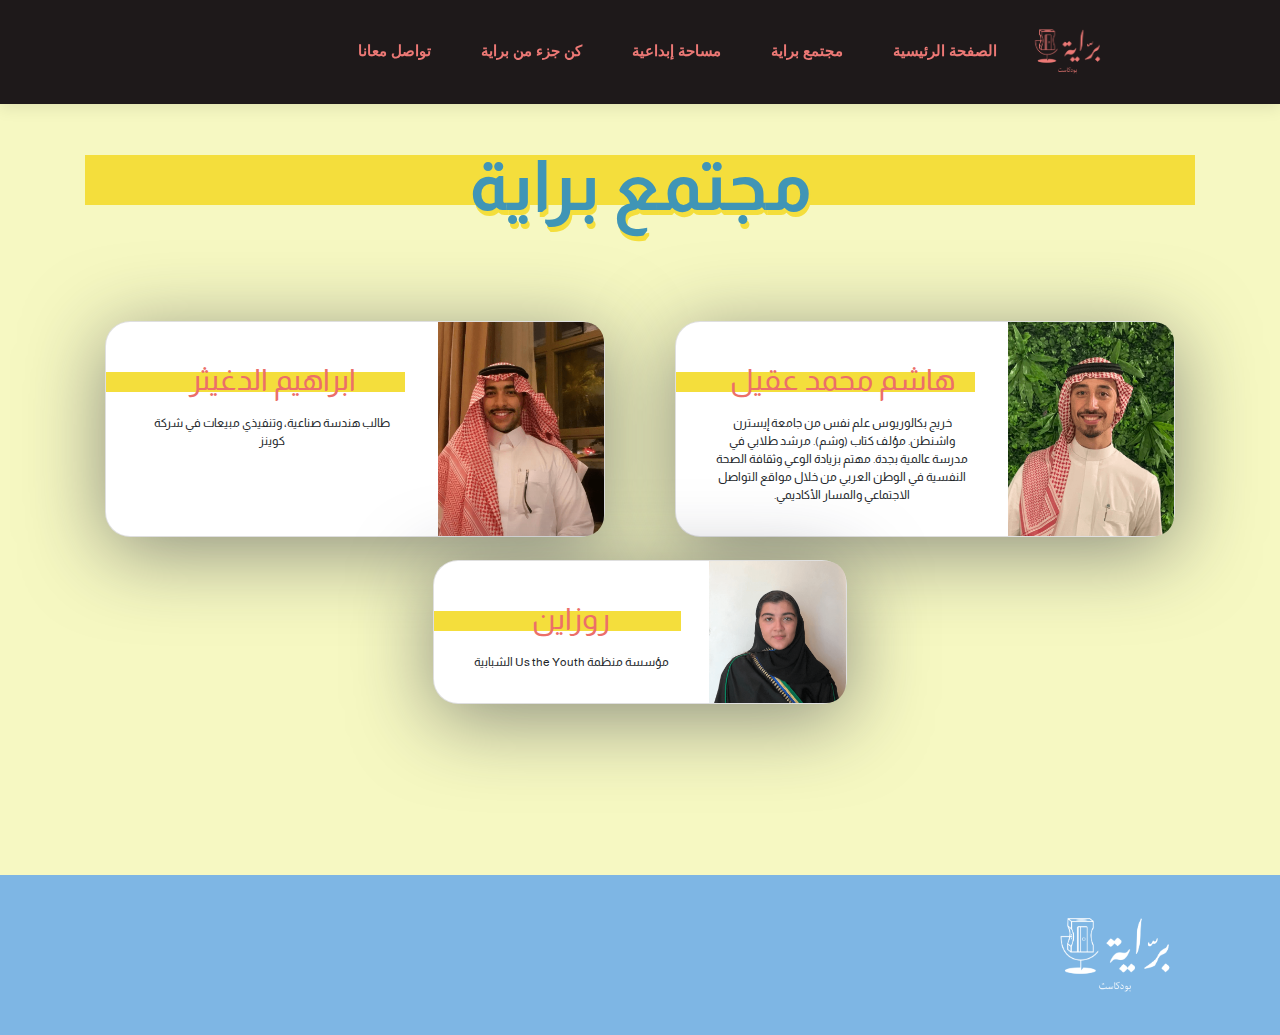
==== commit 2fdbd1e9: "edit header icon logo in community page" ====
--- a/BarrayaCommunity.html
+++ b/BarrayaCommunity.html
@@ -7,7 +7,7 @@
     <title>BarrayaPodcast</title>
     <meta name="description" content="">
     <meta name="viewport" content="width=device-width, initial-scale=1">
-    <link rel="icon" href="asset/logo-b.png">
+    <link rel="icon" href="asset/logo-p.png">
 
     <!-- <link rel="manifest" href="site.webmanifest"> -->
     <!-- Place favicon.ico in the root directory -->
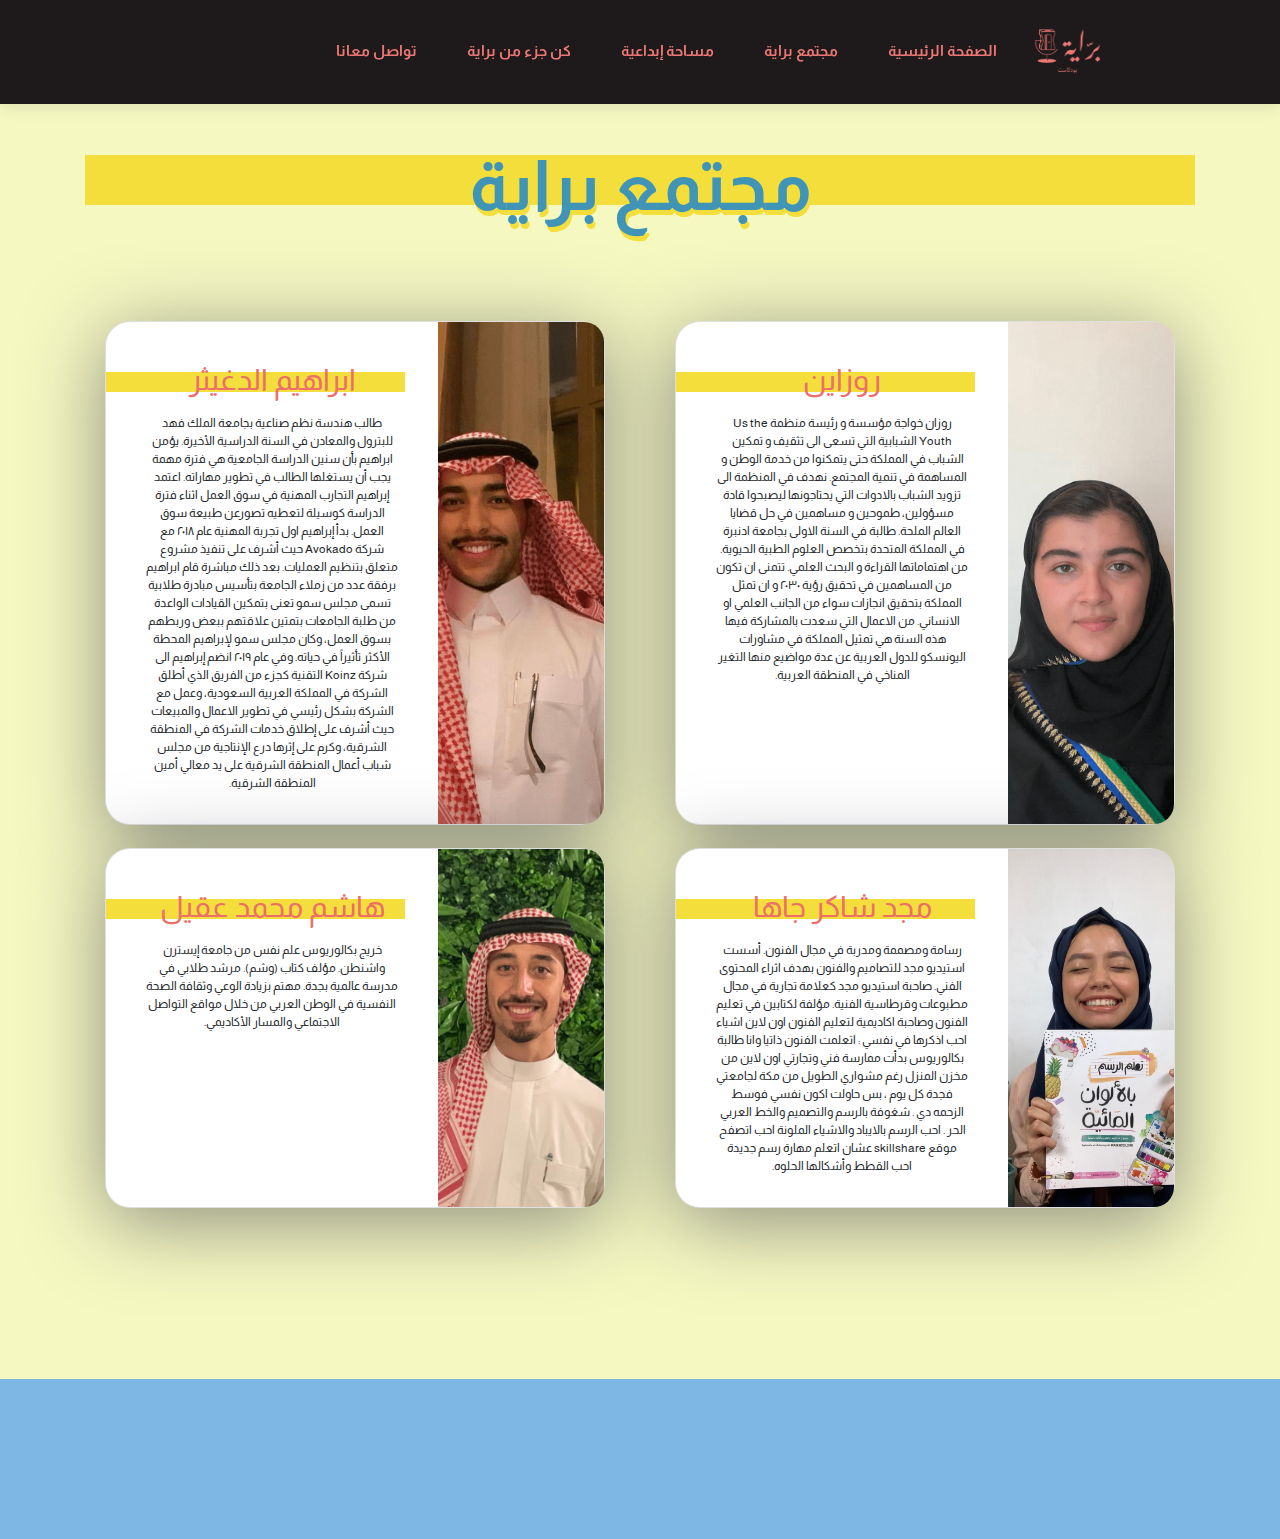
==== commit 9796ed3a: "edit guests bios" ====
--- a/BarrayaCommunity.html
+++ b/BarrayaCommunity.html
@@ -53,10 +53,10 @@
                                 <nav>
                                     <ul id="navigation">
                                         <li><a class="active" href="index.html">الصفحة الرئيسية</a></li>
-                                        <li><a href="#">مجتمع براية</a></li>
+                                        <li><a href="BarrayaCommunity.html">مجتمع براية</a></li>
                                         <li><a href="#">مساحة إبداعية</a></li>
-                                        <li><a href="#">كن جزء من براية</a></li>
-                                        <li><a href="#">تواصل معانا</a></li>
+                                        <li><a href="BePartOfBarraya.html">كن جزء من براية</a></li>
+                                        <li><a href="ContactUs.html">تواصل معانا</a></li>
 
                                     </ul>
                                 </nav>
@@ -91,43 +91,74 @@
                         <div class="title-total">
                         <div class="card-title-background"><h2><span>ابراهيم الدغيثر</span></h2></div>
                         <div class="desc">
-                            طالب هندسة صناعية، وتنفيذي مبيعات في شركة كوينز
-                        </div>
-                        </div>
-                        </div>
-                    </div>
-
-                    <div class="card wow fadeInDown" data-wow-duration="1s" data-wow-delay=".5s">
-                        <div class="card-text">
-                        <div class="portada" style="background-image: url(asset/guest_images/img2.png);"></div>
-                        <div class="title-total">
-                        <div class="card-title-background"><h2><span>هاشم محمد عقيل</span></h2></div>
-                        <div class="desc">
-                            خريج بكالوريوس علم نفس من جامعة إيسترن واشنطن. 
-
-مؤلف كتاب (وشم).
-
-مرشد طلابي في مدرسة عالمية بجدة.
-
-مهتم بزيادة الوعي وثقافة الصحة النفسية في الوطن العربي من خلال مواقع التواصل الاجتماعي والمسار الأكاديمي.
-
-                        </div>
-                        </div>
-                    </div>
-                    
-                </div>
+                            طالب هندسة نظم صناعية بجامعة الملك فهد للبترول والمعادن في السنة الدراسية الأخيرة.
+                            يؤمن ابراهيم بأن سنين الدراسة الجامعية هي فترة مهمة يجب أن يستغلها الطالب في تطوير مهاراته. اعتمد إبراهيم التجارب المهنية في سوق العمل اثناء فترة الدراسة كوسيلة لتعطيه تصورعن طبيعة سوق العمل. بدأ إبراهيم اول تجربة المهنية عام ٢٠١٨ مع شركة Avokado حيث أشرف على تنفيذ مشروع متعلق بتنظيم العمليات.
+                             بعد ذلك مباشرة قام ابراهيم برفقة عدد من زملاء الجامعة بتأسيس مبادرة طلابية تسمى مجلس سمو تعنى بتمكين القيادات الواعدة من طلبة الجامعات بتمتين علاقتهم ببعض وربطهم بسوق العمل، وكان مجلس سمو لإبراهيم المحطة الأكثر تأثيراً في حياته.
+                            وفي عام ٢٠١٩ انضم إبراهيم الى شركة Koinz التقنية كجزء من الفريق الذي أطلق الشركة في المملكة العربية السعودية، وعمل مع الشركة بشكل رئيسي في تطوير الاعمال والمبيعات حيث أشرف على إطلاق خدمات الشركة في المنطقة الشرقية، وكرم على إثرها درع الإنتاجية من مجلس شباب أعمال المنطقة الشرقية على يد معالي أمين المنطقة الشرقية.
+                            
+                        </div>
+                        </div>
+                        </div>
+                    </div>
+
                     <div class="card wow fadeInDown" data-wow-duration="1s" data-wow-delay=".5s">
                         <div class="card-text">
                         <div class="portada" style="background-image: url(asset/guest_images/img3.png);"></div>
                         <div class="title-total">
                         <div class="card-title-background"><h2><span> روزاين</span></h2></div>
                         <div class="desc">
-                            مؤسسة منظمة Us the Youth الشبابية
+                            روزان خواجة مؤسسة و رئيسة منظمة Us the Youth الشبابية التي تسعى الى تثقيف و تمكين الشباب في المملكة حتى يتمكنوا من خدمة الوطن و المساهمة في تنمية المجتمع. نهدف في المنظمة الى تزويد الشباب بالادوات التي يحتاجونها ليصبحوا قادة مسؤولين، طموحين و مساهمين في حل قضايا العالم الملحة. 
+                            طالبة في السنة الاولى بجامعة ادنبرة في المملكة المتحدة بتخصص العلوم الطبية الحيوية. 
+                            من اهتماماتها القراءة و البحث العلمي. تتمنى ان تكون من المساهمين في تحقيق رؤية ٢٠٣٠ و ان تمثل المملكة بتحقيق انجازات سواء من الجانب العلمي او الانساني. من الاعمال التي سعدت بالمشاركة فيها هذه السنة هي تمثيل المملكة في مشاورات اليونسكو للدول العربية عن عدة مواضيع منها التغير المناخي في المنطقة العربية. 
+                            
                         </div>
                         </div>
                     </div>
                 </div>
                
+                <div class="card wow fadeInDown" data-wow-duration="1s" data-wow-delay=".5s">
+                    <div class="card-text">
+                    <div class="portada" style="background-image: url(asset/guest_images/img2.png);"></div>
+                    <div class="title-total">
+                    <div class="card-title-background"><h2><span>هاشم محمد عقيل</span></h2></div>
+                    <div class="desc">
+                        خريج بكالوريوس علم نفس من جامعة إيسترن واشنطن. 
+
+مؤلف كتاب (وشم).
+
+مرشد طلابي في مدرسة عالمية بجدة.
+
+مهتم بزيادة الوعي وثقافة الصحة النفسية في الوطن العربي من خلال مواقع التواصل الاجتماعي والمسار الأكاديمي.
+
+                    </div>
+                    </div>
+                </div>
+            </div>
+
+                <div class="card wow fadeInDown" data-wow-duration="1s" data-wow-delay=".5s">
+                    <div class="card-text">
+                    <div class="portada" style="background-image: url(asset/guest_images/img4.png);"></div>
+                    <div class="title-total">
+                    <div class="card-title-background"><h2><span>مجد شاكر جاها</span></h2></div>
+                    <div class="desc">
+                        رسامة ومصممة ومدربة في مجال الفنون.
+أسست استيديو مجد للتصاميم والفنون بهدف اثراء المحتوى الفني. 
+صاحبة استيديو مجد كعلامة تجارية في مجال مطبوعات وقرطاسية الفنية. 
+مؤلفة لكتابين في تعليم الفنون وصاحبة اكاديمية لتعليم الفنون اون لاين 
+اشياء احب اذكرها في نفسي : 
+اتعلمت الفنون ذاتيا وانا طالبة بكالوريوس 
+بدأت ممارسة فني وتجارتي اون لاين من مخزن المنزل 
+رغم مشواري الطويل من مكة لجامعتي فجدة كل يوم ، بس حاولت اكون نفسي فوسط الزحمه دي .
+شغوفة بالرسم والتصميم والخط العربي الحر . 
+احب الرسم بالايباد والاشياء الملونة 
+احب اتصفح موقع skillshare عشان اتعلم مهارة رسم جديدة 
+احب القطط وأشكالها الحلوه.
+
+                    </div>
+                    </div>
+                </div>
+            </div>
+
             </div> <!-- end of community area-->
         </div>
     </div>
--- a/css/style.css
+++ b/css/style.css
@@ -380,7 +380,7 @@
   color: #131313;
   display: inline-block;
   padding: 14px 44px;
-  font-family: "Muli", sans-serif;
+  font-family: 'Almarai', sans-serif;
   font-size: 16px;
   font-weight: 400;
   border: 0;
@@ -411,20 +411,20 @@
 /* line 28, ../../Arafath/CL/December/233. Startup/HTML/scss/_btn.scss */
 .boxed-btn3 {
   /* Permalink - use to edit and share this gradient: https://colorzilla.com/gradient-editor/#0181f5+0,5db2ff+100 */
-  background: #615CFD;
+  background: #ec7875;
   color: #fff;
   display: inline-block;
   padding: 12px 33px;
-  font-family: "Muli", sans-serif;
-  font-size: 16px;
-  font-weight: 500;
+  font-family: 'Almarai', sans-serif;
+  font-size: 20px;
+  font-weight: 700;
   border: 0;
   border: 1px solid transparent;
   -webkit-border-radius: 30px;
   -moz-border-radius: 30px;
   border-radius: 30px;
   text-align: center;
-  color: #fff !important;
+  /* color: #1e191a !important; */
   text-transform: capitalize;
   -webkit-transition: 0.5s;
   -moz-transition: 0.5s;
@@ -435,9 +435,10 @@
 
 /* line 45, ../../Arafath/CL/December/233. Startup/HTML/scss/_btn.scss */
 .boxed-btn3:hover {
-  border: 1px solid #615CFD;
-  color: #615CFD !important;
-  background: transparent;
+  border: 1px solid #ffbebc;
+  /* color: #ec7875 !important; */
+  color: #dc3545 !important;
+  background: #ffbebc;
 }
 
 /* line 50, ../../Arafath/CL/December/233. Startup/HTML/scss/_btn.scss */
@@ -978,7 +979,7 @@
   font-weight: 600;
   display: inline-block;
   padding: 40px 0;
-  font-family: "Muli", sans-serif;
+  font-family: 'Almarai', sans-serif;
   position: relative;
 }
 
@@ -3434,7 +3435,7 @@
 
 /* line 1, ../../Arafath/CL/December/233. Startup/HTML/scss/_getIn_tauch.scss */
 .get_in_tauch_area {
-  padding-top: 146px;
+  /* padding-top: 146px; */
   padding-bottom: 160px;
 }
 
@@ -3450,16 +3451,16 @@
 .get_in_tauch_area .touch_form .single_input input, .get_in_tauch_area .touch_form .single_input textarea {
   width: 100%;
   border: 1px solid #C9C9C9;
-  height: 50px;
+  height: 100%;
   -webkit-border-radius: 30px;
   -moz-border-radius: 30px;
   border-radius: 30px;
   padding: 20px 16px;
   margin-bottom: 25px;
-  font-family: 
-  font-size: 14px;
+  font-family: Almarai, sans-serif;
+  font-size: xx-small;
   color: #000;
-  font-weight: 400;
+  font-weight: 700;
 }
 
 /* line 21, ../../Arafath/CL/December/233. Startup/HTML/scss/_getIn_tauch.scss */
